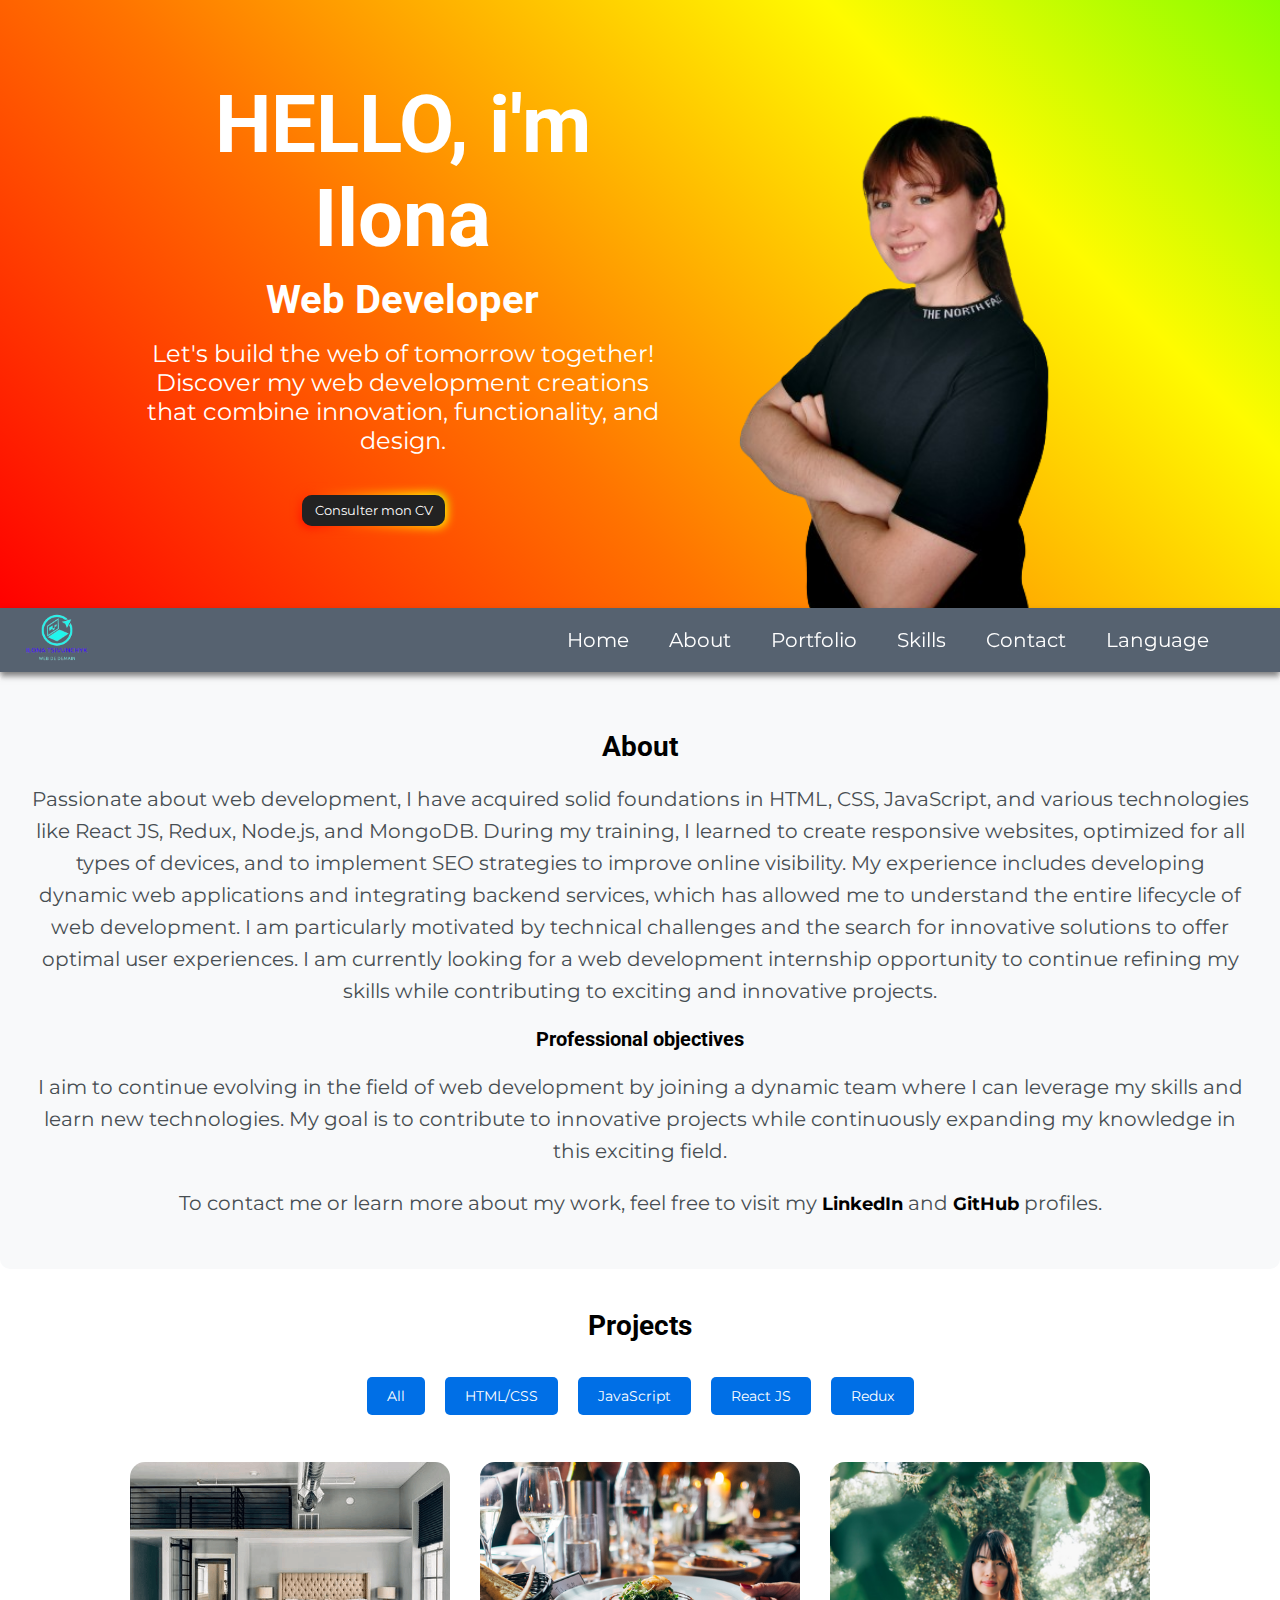
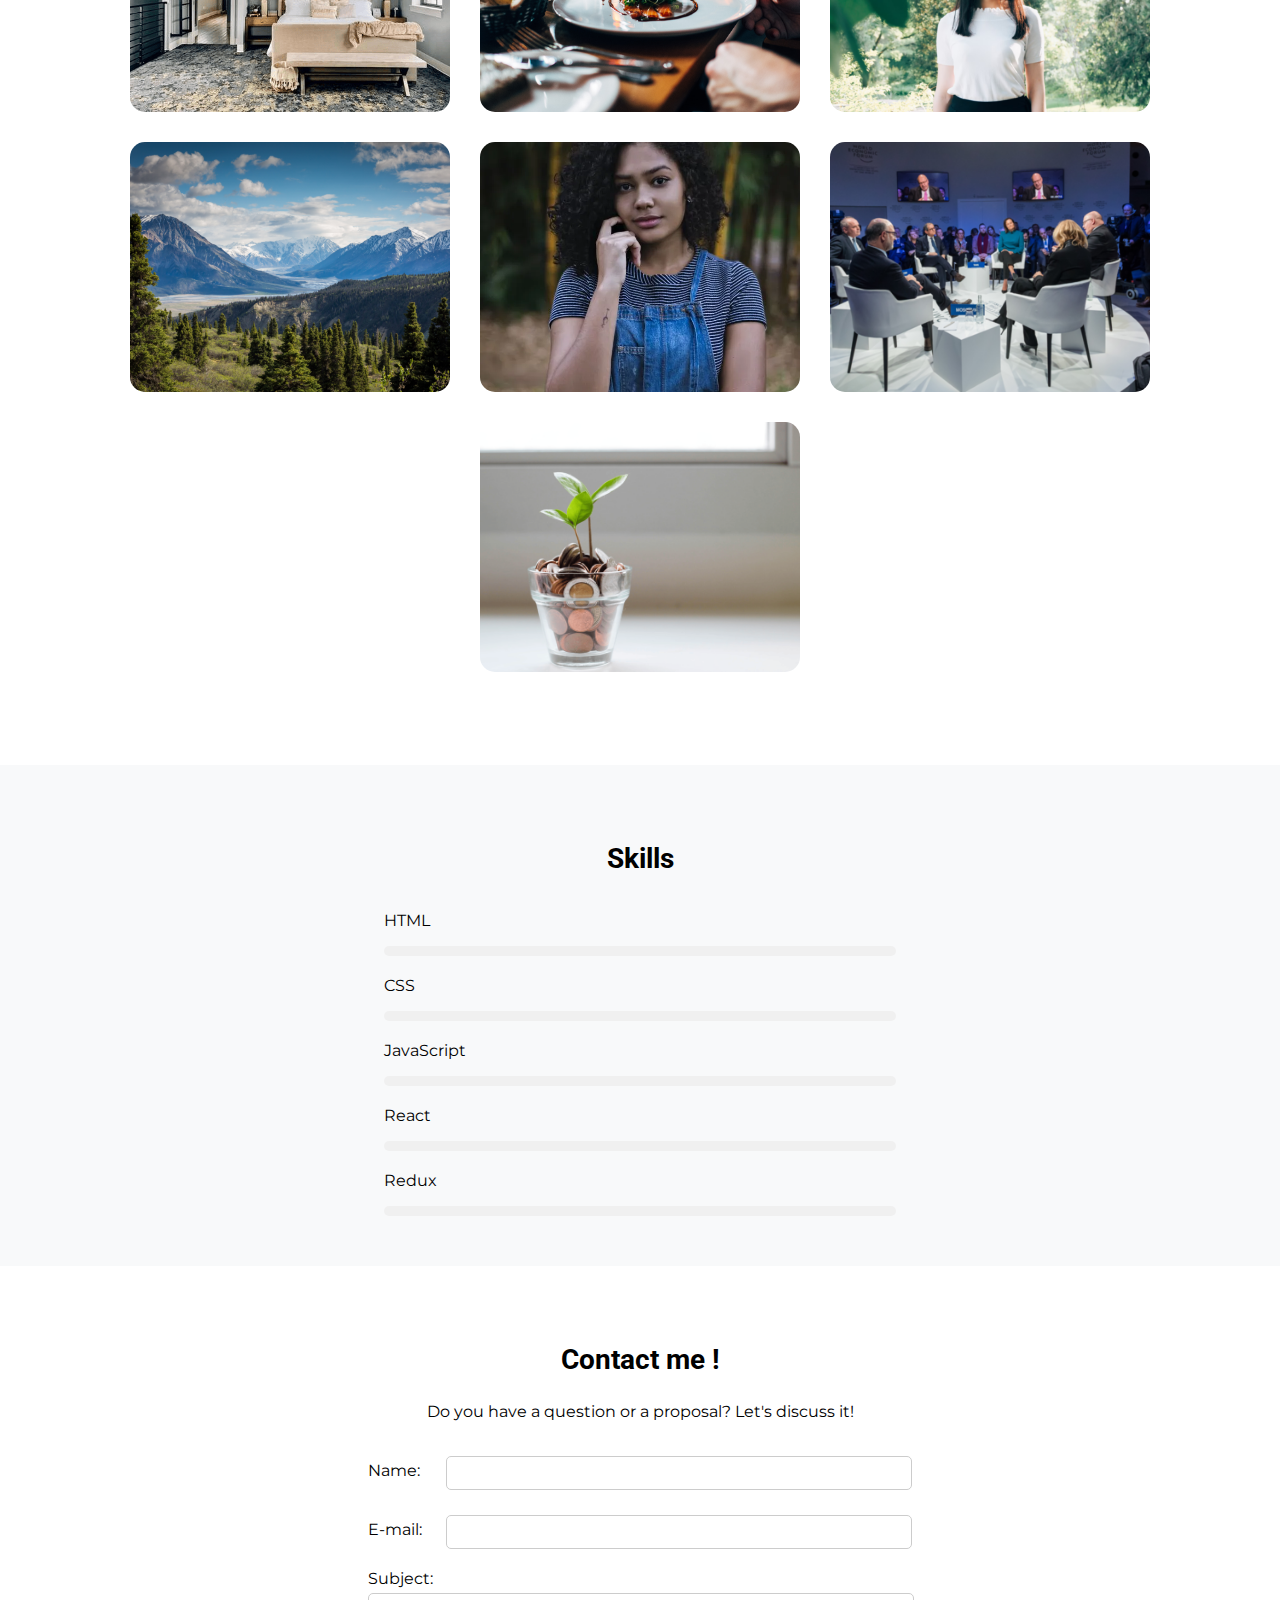
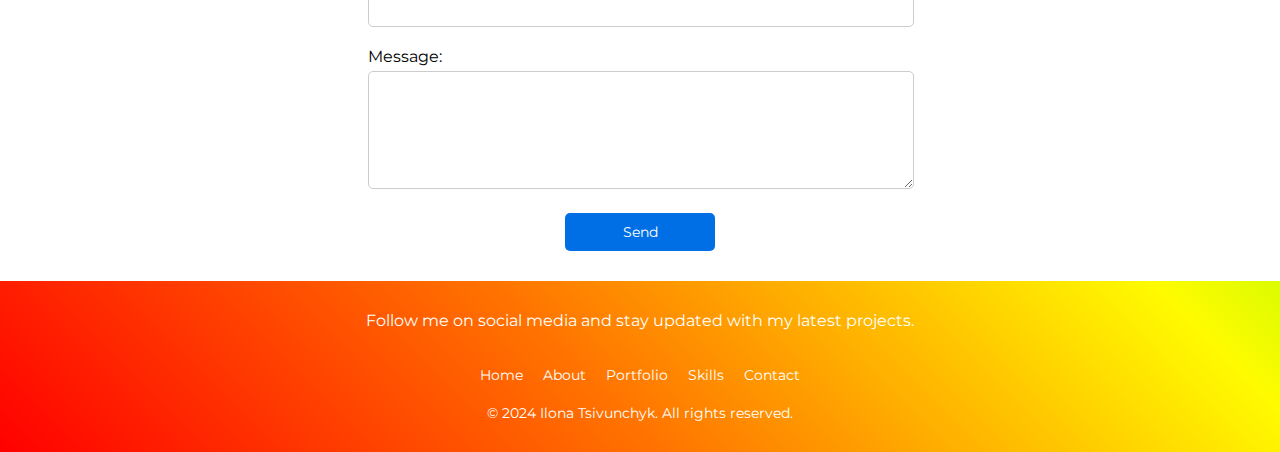
==== index-en.html @ 29382f7e "modifs" ====
<!DOCTYPE html>
<html lang="en">
  <head>
    <meta charset="UTF-8" />
    <meta name="viewport" content="width=device-width, initial-scale=1.0" />
    <title>Ilona Tsivunchyk's Portfolio - Web Developer based in Paris</title>
    <link rel="preconnect" href="https://fonts.googleapis.com">
    <link rel="preconnect" href="https://fonts.gstatic.com" crossorigin>
    <link href="https://fonts.googleapis.com/css2?family=Montserrat:ital,wght@0,100..900;1,100..900&display=swap" rel="stylesheet">
    <link href="https://fonts.googleapis.com/css2?family=Playfair+Display:ital,wght@0,400..900;1,400..900&display=swap" rel="stylesheet">
    <link href="https://fonts.googleapis.com/css2?family=Roboto:ital,wght@0,100;0,300;0,400;0,500;0,700;0,900;1,100;1,300;1,400;1,500;1,700;1,900&display=swap" rel="stylesheet">

    <link
      rel="stylesheet"
      href="https://cdnjs.cloudflare.com/ajax/libs/font-awesome/6.5.1/css/all.min.css"
      integrity="sha512-DTOQO9RWCH3ppGqcWaEA1BIZOC6xxalwEsw9c2QQeAIftl+Vegovlnee1c9QX4TctnWMn13TZye+giMm8e2LwA=="
      crossorigin="anonymous"
      referrerpolicy="no-referrer"
    />
    <link rel="icon" href="./assets/images/favicon1.png" type="icon/png">
    <link rel="stylesheet" href="./assets/sass/style.css" />
  </head>
  <body>
    
    <header id="banner">
        <div class="left">
            <div class="apropos-text">
                <h1>HELLO, i'm Ilona</h1>
                <h2>Web Developer</h2>
                <p>Let's build the web of tomorrow together! <br> 
                Discover my web development creations <br>
                that combine innovation, functionality, and design.</p>
            </div>
            <div class="social-links">
                <a href="./assets/documents/Ilona_Tsivunchyk_CV.pdf" target="_blank" class="button" aria-label="Consulter mon CV">
                    Consulter mon CV
                </a>
                <a href="https://www.linkedin.com/in/ilona-tsivunchyk-7a1173115/" target="_blank"> <i class="fa-brands fa-linkedin"></i></a>
                <a href="https://github.com/IlonaTG" target="_blank"><i class="fa-brands fa-github"></i></a>
            </div>
        </div>
        <div class="right">
            <div class="photo-dev">
                <img src="./assets/images/photo-dev.png" alt="Ilona Tsivunchyk's Photo">
            </div>
        </div>
    </header>
    <nav class="top-header">
		<img src="./assets/images/logo.png" alt="Logo Ilona Tsivunchyk">
		<div class="nav">
            <span class="menu-toggle">&#9776;</span>   
			<ul>
                <li><a href="#acceuil">Home</a></li>
				<li><a href="#apropos">About</a></li>
				<li><a href="#portfolio">Portfolio</a></li>
				<li><a href="#competences">Skills</a></li>
				<li><a href="#contact" class="open-contact-modal" >Contact</a></li>
                <li class="dropdown">
                    <a href="#" class="dropbtn">Language</a>
                    <div class="dropdown-content">
                        <a href="./index-fr.html">Français</a>
                        <a href="./index-en.html">English</a>
                    </div>
                </li>
			</ul>
		</div>
	</nav>
    <main>
        <section id="apropos">
            <h3>About</h3>
            <p>Passionate about web development, I have acquired solid foundations in HTML, CSS, JavaScript, and various technologies like React JS, Redux, Node.js, and MongoDB. During my training, I learned to create responsive websites, optimized for all types of devices, and to implement SEO strategies to improve online visibility. My experience includes developing dynamic web applications and integrating backend services, which has allowed me to understand the entire lifecycle of web development. I am particularly motivated by technical challenges and the search for innovative solutions to offer optimal user experiences. I am currently looking for a web development internship opportunity to continue refining my skills while contributing to exciting and innovative projects.</p>
            <span>Professional objectives</span>
            <p>I aim to continue evolving in the field of web development by joining a dynamic team where I can leverage my skills and learn new technologies. My goal is to contribute to innovative projects while continuously expanding my knowledge in this exciting field.</p>
            <p>To contact me or learn more about my work, feel free to visit my <a href="https://www.linkedin.com/in/ilona-tsivunchyk-7a1173115/" target="_blank">LinkedIn</a> and <a href="https://github.com/IlonaTG" target="_blank">GitHub</a> profiles.</p>
          </section>
        <section id="portfolio">
			<h4>Projects</h4>
            <div class="filters">
                <button class="filter-btn" data-filter="all">All</button>
                <button class="filter-btn" data-filter="html-css">HTML/CSS</button>
                <button class="filter-btn" data-filter="js">JavaScript</button>
                <button class="filter-btn" data-filter="react">React JS</button>
                <button class="filter-btn" data-filter="redux">Redux</button>
            </div>
		    <div class="projects-container">
            </div>
	    </section>
        <section id="competences">
            <h5>Skills</h5>
            <div id="skillsContainer"></div>
        </section>        
        <section id="contact">
            <h5>Contact me !</h5>
            <p>Do you have a question or a proposal? Let's discuss it!</p>
            <form action="#" method="post" class="contact-form">
                <div class="form-group">
                    <label for="name">Name:</label>
                    <input type="text" name="name" id="name" required>
                </div>
                <div class="form-group">
                    <label for="email">E-mail:</label>
                    <input type="email" name="email" id="email" required>
                </div>
                <div class="form-group">
                    <label for="sujet">Subject:</label>
                    <input type="text" name="sujet" id="sujet" required>
                </div>
                <div class="form-group">
                    <label for="message">Message:</label>
                    <textarea name="message" id="message" cols="30" rows="10" required></textarea>
                </div>
                <input type="submit" value="Send" onclick="sendEmail()">
            </form>
        </section>
    </main>
    <div id="contactIcon" class="contact-icon">
        <i class="fas fa-envelope"></i>
    </div>
    <div id="contactModal" class="contact-modal">
        <div class="contact-modal-content">
            <span class="close" onclick="toggleContactModal()">&times;</span>
            <section id="contactMobile">
                <h5>Contact me !</h5>
                <p>Do you have a question or a proposal? Let's discuss it!</p>
                <form action="#" method="post" class="contact-form">
                    <div class="form-group">
                        <label for="name">Name:</label>
                        <input type="text" name="name" required>
                    </div>
                    <div class="form-group">
                        <label for="email">E-mail:</label>
                        <input type="email" name="email" required>
                    </div>
                    <div class="form-group">
                        <label for="sujet">Subject:</label>
                        <input type="text" name="sujet" required>
                    </div>
                    <div class="form-group">
                        <label for="message">Message:</label>
                        <textarea name="message" cols="30" rows="10" required></textarea>
                    </div>
                    <input type="submit" value="Send" onclick="sendEmail()">
                </form>
            </section>
        </div>
    </div>
    <footer>
        <div class="footer-content">
            <p>Follow me on social media and stay updated with my latest projects.</p>
            <ul class="socials">
                <li><a href="https://www.linkedin.com/in/ilona-tsivunchyk-7a1173115/" target="_blank"><i class="fa-brands fa-linkedin"></i></a></li>
                <li><a href="https://github.com/IlonaTG" target="_blank"><i class="fa-brands fa-github"></i></a></li>
            </ul>
            <div class="links">
                <a href="#acceuil">Home</a>
				<a href="#apropos">About</a>
				<a href="#portfolio">Portfolio</a>
				<a href="#competences">Skills</a>
				<a href="#contact">Contact</a>
            </div>
        </div>
        <div class="footer-bottom">
            <p>&copy; 2024 Ilona Tsivunchyk. All rights reserved.</p>
        </div>
    </footer>
    <script src="./script.js"></script>
    <script>
        var currentLanguage = 'en';
    </script>
    
  </body>
</html>
---- assets/sass/style.css ----
body {
  max-width: 1920px;
  margin: 0%;
}

* {
  font-family: "Montserrat", sans-serif;
  font-style: normal;
}

h1, h2, h3, h4, h5, span {
  font-family: "Roboto", sans-serif;
}

.top-header {
  display: flex;
  justify-content: space-between;
  align-items: center;
  position: sticky;
  top: 0;
  background: transparent;
  -webkit-backdrop-filter: blur(10px);
          backdrop-filter: blur(10px);
  margin: 0%;
  height: 4rem;
  background-color: #566270;
  width: 100%;
  z-index: 99999999999;
  box-shadow: 0px 4px 6px rgba(0, 0, 0, 0.5);
}
.top-header img {
  width: 4rem;
  height: 4rem;
  margin-left: 25px;
}
.top-header .nav {
  margin: 0%;
}
.top-header .nav ul {
  display: flex;
  justify-content: center;
  align-content: center;
  list-style-type: none;
  font-size: 20px;
  margin: 0 4vw 0 0;
}
.top-header .nav ul li {
  padding-inline: 20px;
  position: relative;
}
.top-header .nav ul li a {
  text-decoration: none;
  color: #ffffff;
}
.top-header .nav ul li a::before {
  content: "";
  position: absolute;
  bottom: -3px;
  left: 0;
  height: 3px;
  width: 100%;
  border-radius: 25px;
  transform: scaleX(0);
  background: cyan;
  transform-origin: right;
  transition: transform 0.3s ease;
}
.top-header .nav ul li a:hover::before {
  transform: scaleX(1);
  transform-origin: left;
  width: 100%;
}
.top-header .nav ul li .dropdown {
  float: right;
}
.top-header .nav ul li .dropdown-content {
  display: none;
  position: absolute;
  top: 100%;
  right: 0;
  background-color: #f9f9f9;
  min-width: 130px;
  box-shadow: 0px 8px 16px 0px rgba(0, 0, 0, 0.2);
  z-index: 1;
}
.top-header .nav ul li .dropdown-content a {
  color: black;
  padding: 12px 16px;
  text-decoration: none;
  display: block;
  opacity: 0.7;
}
.top-header .nav ul li .dropdown-content a:hover {
  background-color: #f1f1f1;
  opacity: 1;
}
.top-header .nav ul li .dropdown-content a::before {
  visibility: hidden;
}
.top-header .nav ul li:hover .dropdown-content {
  display: block;
}

@media (max-width: 768px) {
  .top-header {
    display: block;
  }
  .top-header .nav ul {
    display: none;
    flex-direction: column;
    position: fixed;
    top: 63px;
    right: 0;
    width: 150px;
    background-color: #566270;
    padding-left: 0px;
    margin: 0;
  }
  .top-header .nav ul li {
    padding-inline: 0;
  }
  .top-header .nav ul li a {
    padding: 15px 25px;
    display: block;
  }
  .top-header .nav .menu-toggle {
    display: block;
    position: absolute;
    top: 15px;
    right: 15px;
    cursor: pointer;
    color: #ffffff;
    font-size: 30px;
  }
}
@media (min-width: 769px) {
  .top-header .nav ul {
    display: flex !important;
  }
  .top-header .nav .menu-toggle {
    display: none;
  }
}
@keyframes gradient {
  0% {
    background-position: 0% 50%;
  }
  50% {
    background-position: 100% 50%;
  }
  100% {
    background-position: 0% 50%;
  }
}
body {
  font-family: Arial, sans-serif;
  margin: 0;
  padding: 0;
  box-sizing: border-box;
}

footer {
  background: linear-gradient(45deg, #ff0000, #ff7300, #fffb00, #48ff00, #00ffd5, #002bff, #7a00ff, #ff00c8, #ff0000);
  color: white;
  text-align: center;
  padding: 30px 0;
  position: relative;
  background-size: 400%;
  animation: gradient 15s ease infinite;
}
footer .footer-content {
  margin-bottom: 20px;
}
footer .footer-content p {
  margin: 0 10px 0 10px;
  font-size: 16px;
}
footer .footer-content .socials {
  list-style: none;
  padding: 0;
  display: flex;
  justify-content: center;
}
footer .footer-content .socials li {
  margin: 0 10px;
}
footer .footer-content .socials li a {
  text-decoration: none;
  color: white;
  font-size: 1.2em;
  position: relative;
  transition: transform 0.3s;
}
footer .footer-content .socials li a:before {
  content: "";
  position: absolute;
  top: 50%;
  left: 50%;
  width: 0;
  height: 0;
  border-radius: 50%;
  background: rgba(255, 255, 255, 0.5);
  transition: width 0.3s, height 0.3s, top 0.3s, left 0.3s;
}
footer .footer-content .socials li a:hover {
  transform: translateY(-10px);
}
footer .footer-content .socials li a:hover:before {
  width: 120%;
  height: 120%;
  top: -10%;
  left: -10%;
}
footer .footer-content .links {
  margin: 20px 10px 0 10px;
  display: flex;
  justify-content: center;
  flex-wrap: wrap;
}
footer .footer-content .links a {
  color: white;
  text-decoration: none;
  font-size: 14px;
  margin: 0 5px;
  transition: color 0.3s ease;
}
footer .footer-content .links a:hover {
  color: #f8f9fa;
}
footer .footer-content .links a:not(:last-child) {
  margin-right: 15px;
}
footer .footer-bottom {
  margin-top: 20px;
}
footer .footer-bottom p {
  margin: 0;
  font-size: 14px;
}

#competences {
  background-color: #f8f9fa;
  padding: 30px;
  display: flex;
  flex-direction: column;
  justify-content: center;
  align-items: center;
}
#competences h5 {
  color: black;
  font-size: 28px;
  font-weight: bold;
  margin-bottom: 20px;
}
#competences .skill {
  margin-bottom: 20px;
}
#competences .skill .progress {
  background-color: #f0f0f0;
  height: 10px;
  width: 40vw;
  border-radius: 10px;
  overflow: hidden;
}
#competences .skill .progress .progress-bar {
  height: 100%;
  width: 0;
  background: linear-gradient(to left, #833ab4 0%, #fd1d1d 50%, #fcb045 100%);
  transition: width 3s linear;
}
#competences .skill .progress .progress-bar.html {
  width: 90%;
}
#competences .skill .progress .progress-bar.css {
  width: 80%;
}
#competences .skill .progress .progress-bar.javascript {
  width: 70%;
}
#competences .skill .progress .progress-bar.react {
  width: 70%;
}
#competences .skill .progress .progress-bar.redux {
  width: 60%;
}

@keyframes processbar-fill {
  0% {
    width: 0;
  }
  100% {
    width: var(--percentage);
  }
}
#portfolio {
  padding: 30px;
}
#portfolio h4 {
  color: black;
  font-size: 28px;
  font-weight: bold;
  text-align: center;
  margin: 10px 0 20px 0;
}
#portfolio .filters {
  display: flex;
  flex-wrap: wrap;
  justify-content: center;
  align-items: center;
  margin: 0rem 0 2rem 0;
}
#portfolio .filters .filter-btn {
  padding: 10px 20px;
  margin: 15px 10px 0 10px;
  border: none;
  border-radius: 5px;
  background-color: #006FE6;
  color: white;
  font-size: 14px;
  cursor: pointer;
  transition: background-color 0.3s ease;
}
#portfolio .filters .filter-btn:hover {
  background-color: #0056b3;
}
#portfolio .projects-container {
  display: flex;
  flex-wrap: wrap;
  justify-content: center;
  align-items: center;
  margin-bottom: 3rem;
}
#portfolio .projects-container .project {
  margin: 15px;
  position: relative;
}
#portfolio .projects-container .project .image-container {
  position: relative;
  overflow: hidden;
  width: 25vw;
  height: 250px;
  border-radius: 15px;
}
@media (max-width: 759px) {
  #portfolio .projects-container .project .image-container {
    width: 40vw;
  }
}
@media (max-width: 600px) {
  #portfolio .projects-container .project .image-container {
    width: 20rem;
  }
}
#portfolio .projects-container .project .image-container img {
  width: 100%;
  height: 100%;
  display: block;
  -o-object-fit: cover;
     object-fit: cover;
  -o-object-position: top center;
     object-position: top center;
}
#portfolio .projects-container .overlay {
  position: absolute;
  bottom: 0;
  left: 0;
  width: 100%;
  height: 100%;
  background: linear-gradient(rgb(10, 50, 230), rgba(6, 77, 192, 0));
  color: #fff;
  display: flex;
  flex-direction: column;
  justify-content: center;
  align-items: center;
  opacity: 0;
  transition: opacity 0.3s ease;
}
#portfolio .projects-container .overlay:hover {
  opacity: 1;
}
#portfolio .projects-container .overlay h1, #portfolio .projects-container .overlay p, #portfolio .projects-container .overlay a {
  margin: 0;
  padding: 10px;
  text-align: center;
}
#portfolio .projects-container .overlay a {
  color: #fff;
  text-decoration: none;
  background-color: #006FE6;
  padding: 8px 16px;
  border-radius: 5px;
  transition: background-color 0.3s ease;
}
#portfolio .projects-container .overlay a:hover {
  background-color: #0056b3;
}

header {
  display: flex;
  justify-content: center;
  align-items: center;
  background: linear-gradient(45deg, #ff0000, #ff7300, #fffb00, #48ff00, #00ffd5, #002bff, #7a00ff, #ff00c8, #ff0000);
  color: white;
  text-align: center;
  position: relative;
  height: 38rem;
  background-size: 400%;
  animation: gradient 15s ease infinite;
  width: 100%;
}
header .left {
  width: 44vw;
}
@media (max-width: 768px) {
  header .left {
    width: 25rem;
  }
}
header .left .apropos-text {
  display: flex;
  flex-direction: column;
}
header .left .apropos-text h1 {
  margin: 0;
  padding-bottom: 10px;
  font-size: 5em;
}
@media (max-width: 768px) {
  header .left .apropos-text h1 {
    font-size: 4em;
  }
}
header .left .apropos-text h2 {
  margin: 0;
  font-size: 2.5em;
}
@media (max-width: 768px) {
  header .left .apropos-text h2 {
    font-size: 2em;
  }
}
header .left .apropos-text p {
  margin: 1rem 0 1rem 0;
  padding-bottom: 20px;
  font-size: 1.5em;
  font-family: "Montserrat", sans-serif;
}
@media (max-width: 768px) {
  header .left .apropos-text p {
    font-size: 1em;
  }
}
header .left .social-links {
  display: flex;
  flex-wrap: wrap;
  justify-content: center;
  align-items: center;
}
header .left .social-links .button {
  padding: 0.6em 1em;
  border: none;
  outline: none;
  color: rgb(255, 255, 255);
  background: #111;
  cursor: pointer;
  position: relative;
  z-index: 0;
  border-radius: 10px;
  -moz-user-select: none;
       user-select: none;
  -webkit-user-select: none;
  touch-action: manipulation;
  margin-right: 20px;
  font-size: 0.8em;
  text-decoration: none;
}
header .left .social-links .button:before {
  content: "";
  background: linear-gradient(45deg, #ff0000, #ff7300, #fffb00, #48ff00, #00ffd5, #002bff, #7a00ff, #ff00c8, #ff0000);
  position: absolute;
  top: -2px;
  left: -2px;
  background-size: 400%;
  z-index: -1;
  filter: blur(5px);
  -webkit-filter: blur(5px);
  width: calc(100% + 4px);
  height: calc(100% + 4px);
  animation: glowing-button 20s linear infinite;
  transition: opacity 0.3s ease-in-out;
  border-radius: 10px;
}
header .left .social-links .button:after {
  z-index: -1;
  content: "";
  position: absolute;
  width: 100%;
  height: 100%;
  background: #222;
  left: 0;
  top: 0;
  border-radius: 10px;
}
header .left .social-links i {
  margin-right: 1.5vw;
  color: white;
  font-size: 2em;
}
header .left .social-links i .fa-brands {
  display: flex;
}
header .right {
  margin-top: 0%;
}
@media (max-width: 668px) {
  header .right {
    display: none;
  }
}
header .right .photo-dev {
  height: 39.5rem;
  perspective: 1000px;
}
header .right .photo-dev img {
  width: 100%;
  height: 100%;
  border-radius: 10px;
  transition: transform 0.5s ease;
  overflow: hidden;
}
header .right .photo-dev img:hover {
  transform: rotateY(15deg) rotateX(15deg);
  box-shadow: 0px 0px 20px rgba(0, 0, 0, 0.4);
}

@keyframes glowing-button {
  0% {
    background-position: 0 0;
  }
  50% {
    background-position: 400% 0;
  }
  100% {
    background-position: 0 0;
  }
}
#apropos {
  background-color: #f8f9fa;
  padding: 30px;
  border-radius: 10px;
  text-align: center;
}
#apropos h3 {
  color: black;
  font-size: 28px;
  font-weight: bold;
  margin-bottom: 20px;
}
#apropos p {
  color: #474E52;
  font-size: 20px;
  line-height: 1.6;
  margin-bottom: 20px;
}
#apropos span {
  display: block;
  color: black;
  font-size: 20px;
  font-weight: bold;
  margin-bottom: 10px;
}
#apropos a {
  color: black;
  text-decoration: none;
  font-size: 18px;
  font-weight: bold;
  transition: color 0.3s ease;
}
#apropos a:hover {
  color: #006FE6;
}

#contact {
  display: flex;
  flex-direction: column;
  justify-content: center;
  align-items: center;
  padding: 30px;
}
@media (max-width: 450px) {
  #contact {
    display: none;
  }
}
#contact h5 {
  color: black;
  font-size: 28px;
  font-weight: bold;
  margin-bottom: 10px;
}
#contact p {
  font-size: 16px;
  text-align: center;
  margin-bottom: 30px;
}
#contact .contact-form {
  display: flex;
  flex-direction: column;
  justify-content: center;
  align-items: center;
  width: 500px;
}
#contact .contact-form .form-group {
  margin-bottom: 20px;
  width: 34rem;
}
@media (max-width: 1270px) {
  #contact .contact-form .form-group {
    display: flex;
    flex-direction: column;
    justify-content: center;
    align-items: flex-start;
    margin-left: 8rem;
  }
}
#contact .contact-form .form-group:first-of-type, #contact .contact-form .form-group:nth-of-type(2) {
  display: flex;
  justify-content: space-between;
  align-items: center;
  margin-bottom: 20px;
}
@media (max-width: 1270px) {
  #contact .contact-form .form-group:first-of-type, #contact .contact-form .form-group:nth-of-type(2) {
    flex-direction: column;
    align-items: flex-start;
  }
}
#contact .contact-form .form-group:first-of-type label, #contact .contact-form .form-group:nth-of-type(2) label {
  margin-right: 8px;
}
#contact .contact-form .form-group:first-of-type input[type=text],
#contact .contact-form .form-group:first-of-type input[type=email], #contact .contact-form .form-group:nth-of-type(2) input[type=text],
#contact .contact-form .form-group:nth-of-type(2) input[type=email] {
  width: 28rem;
}
@media (max-width: 1270px) {
  #contact .contact-form .form-group:first-of-type input[type=text],
  #contact .contact-form .form-group:first-of-type input[type=email], #contact .contact-form .form-group:nth-of-type(2) input[type=text],
  #contact .contact-form .form-group:nth-of-type(2) input[type=email] {
    width: 25rem;
  }
}
#contact .contact-form .form-group input[type=text],
#contact .contact-form .form-group input[type=email],
#contact .contact-form .form-group textarea {
  width: 33rem;
  padding: 8px;
  margin: 5px 0 0 0;
  border: 1px solid #ccc;
  border-radius: 5px;
}
@media (max-width: 1270px) {
  #contact .contact-form .form-group input[type=text],
  #contact .contact-form .form-group input[type=email],
  #contact .contact-form .form-group textarea {
    width: 25rem;
  }
}
#contact .contact-form .form-group textarea {
  height: 100px;
}
#contact .contact-form input[type=submit] {
  width: 30%;
  padding: 10px;
  background-color: #006FE6;
  color: #fff;
  border: none;
  border-radius: 5px;
  cursor: pointer;
  font-size: 14px;
}
#contact .contact-form input[type=submit]:hover {
  background-color: #0056b3;
}

#contactIcon {
  display: none;
}

#contact {
  display: flex;
}

#contactMobile {
  display: none;
}

@media (max-width: 450px) {
  #contactIcon {
    display: block;
    position: fixed;
    bottom: 100px;
    right: 10px;
    background-color: #006FE6;
    color: #fff;
    padding: 10px;
    border-radius: 50%;
    cursor: pointer;
    z-index: 1000;
    font-size: 2em;
  }
  #contact {
    display: none;
  }
  #contactMobile {
    display: flex;
    flex-direction: column;
    justify-content: center;
    align-items: center;
  }
  #contactMobile h5 {
    color: black;
    font-size: 28px;
    font-weight: bold;
    margin-bottom: 10px;
  }
  #contactMobile p {
    font-size: 16px;
    text-align: center;
    margin-bottom: 30px;
  }
  #contactMobile .contact-form {
    display: flex;
    flex-direction: column;
    justify-content: center;
    align-items: center;
    width: 200px;
  }
  #contactMobile .contact-form .form-group {
    margin-bottom: 20px;
    width: 20rem;
  }
  #contactMobile .contact-form .form-group:first-of-type, #contactMobile .contact-form .form-group:nth-of-type(2) {
    display: flex;
    justify-content: space-between;
    align-items: center;
    margin-bottom: 20px;
  }
  #contactMobile .contact-form .form-group:first-of-type label, #contactMobile .contact-form .form-group:nth-of-type(2) label {
    margin-right: 8px;
  }
  #contactMobile .contact-form .form-group:first-of-type input[type=text],
  #contactMobile .contact-form .form-group:first-of-type input[type=email], #contactMobile .contact-form .form-group:nth-of-type(2) input[type=text],
  #contactMobile .contact-form .form-group:nth-of-type(2) input[type=email] {
    width: 15rem;
  }
  #contactMobile .contact-form .form-group input[type=text],
  #contactMobile .contact-form .form-group input[type=email],
  #contactMobile .contact-form .form-group textarea {
    width: 15rem;
    padding: 8px;
    margin: 5px 0 0 0;
    border: 1px solid #ccc;
    border-radius: 5px;
  }
  #contactMobile .contact-form .form-group textarea {
    height: 100px;
    width: 19rem;
  }
  #contactMobile .contact-form input[type=submit] {
    width: 60%;
    padding: 10px;
    background-color: #006FE6;
    color: #fff;
    border: none;
    border-radius: 5px;
    cursor: pointer;
    font-size: 14px;
  }
  #contactMobile .contact-form input[type=submit]:hover {
    background-color: #0056b3;
  }
}
.contact-modal {
  display: flex;
  justify-content: center;
  align-items: center;
  position: fixed;
  top: 0;
  left: 0;
  width: 100%;
  height: 100%;
  background-color: rgba(0, 0, 0, 0.5);
  visibility: hidden;
  opacity: 0;
  transition: visibility 0.3s, opacity 0.3s;
  z-index: 7777777777;
}
.contact-modal.show {
  visibility: visible;
  opacity: 1;
}
.contact-modal .contact-modal-content {
  background-color: #fff;
  padding: 20px;
  border-radius: 8px;
  width: 90%;
  height: 560px;
  max-width: 500px;
  position: relative;
  bottom: -250px;
}
.contact-modal .close {
  position: absolute;
  top: 10px;
  right: 10px;
  font-size: 24px;
  cursor: pointer;
}/*# sourceMappingURL=style.css.map */
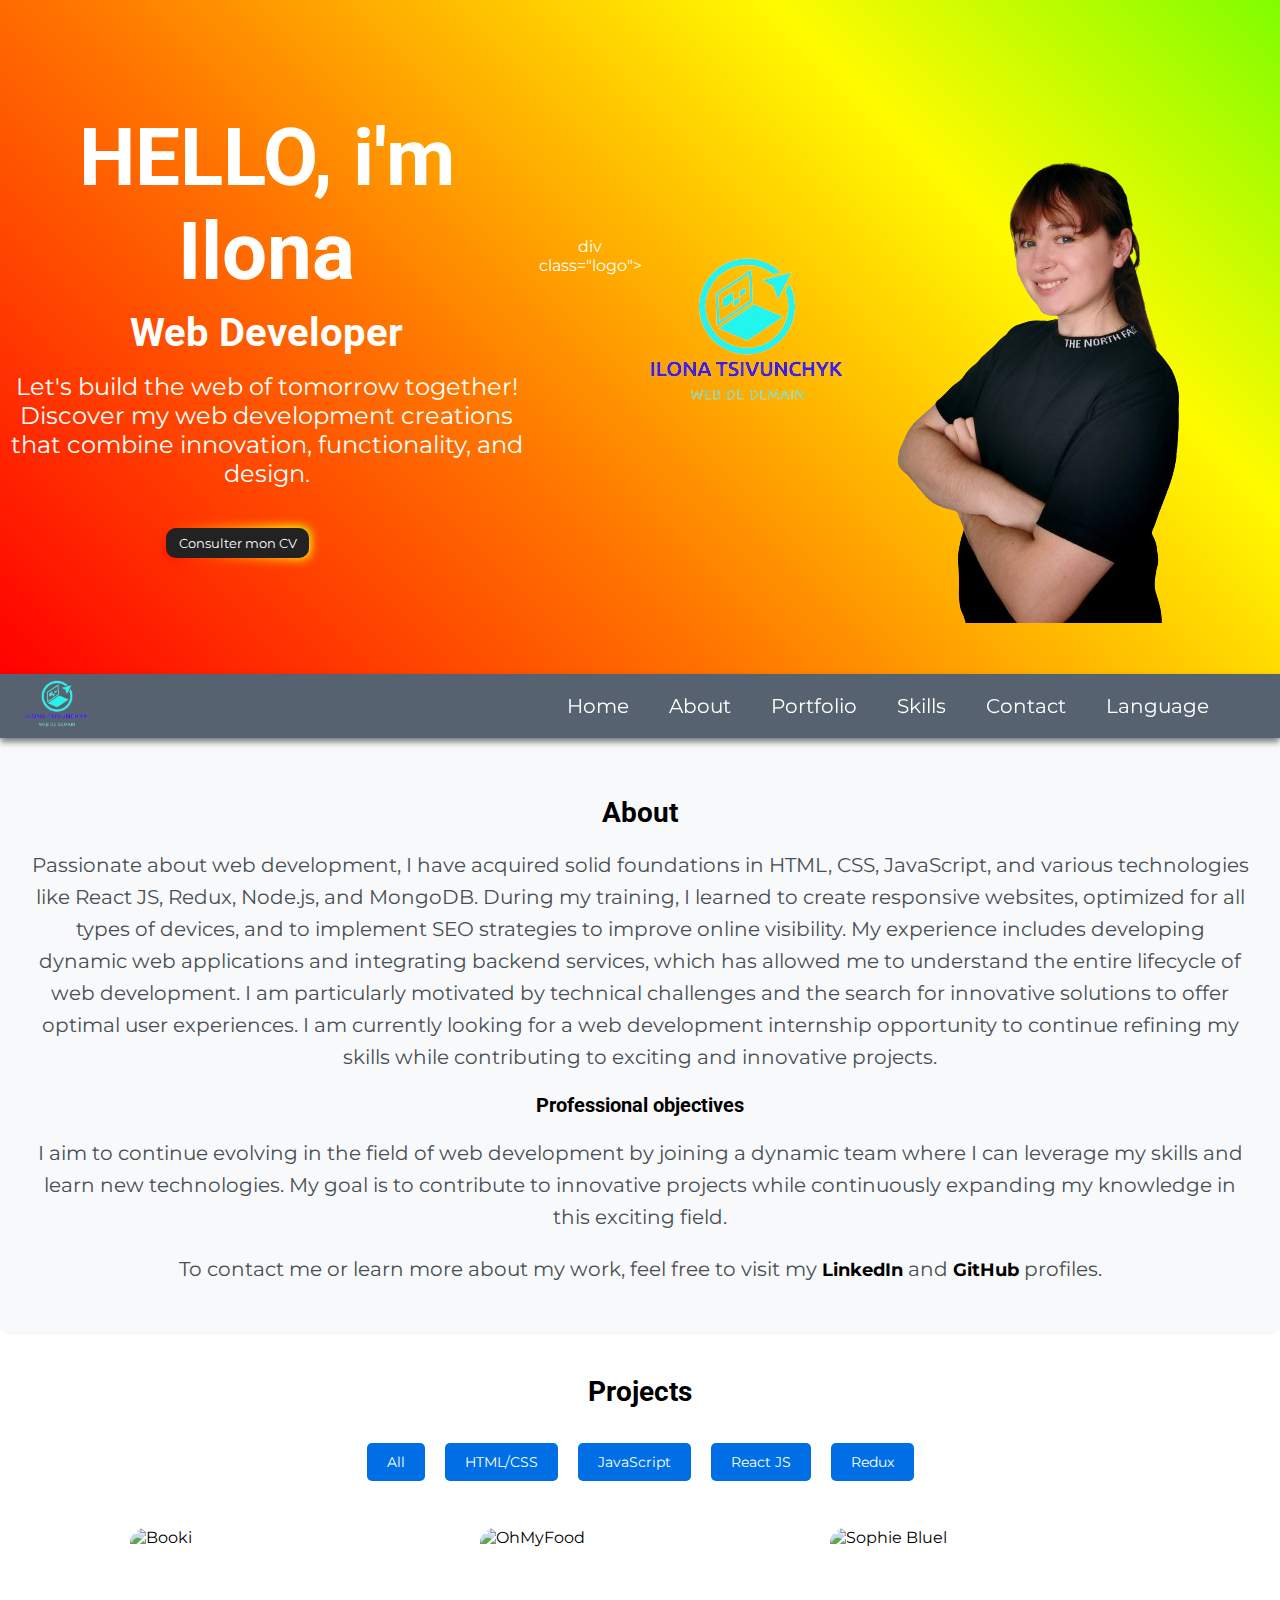
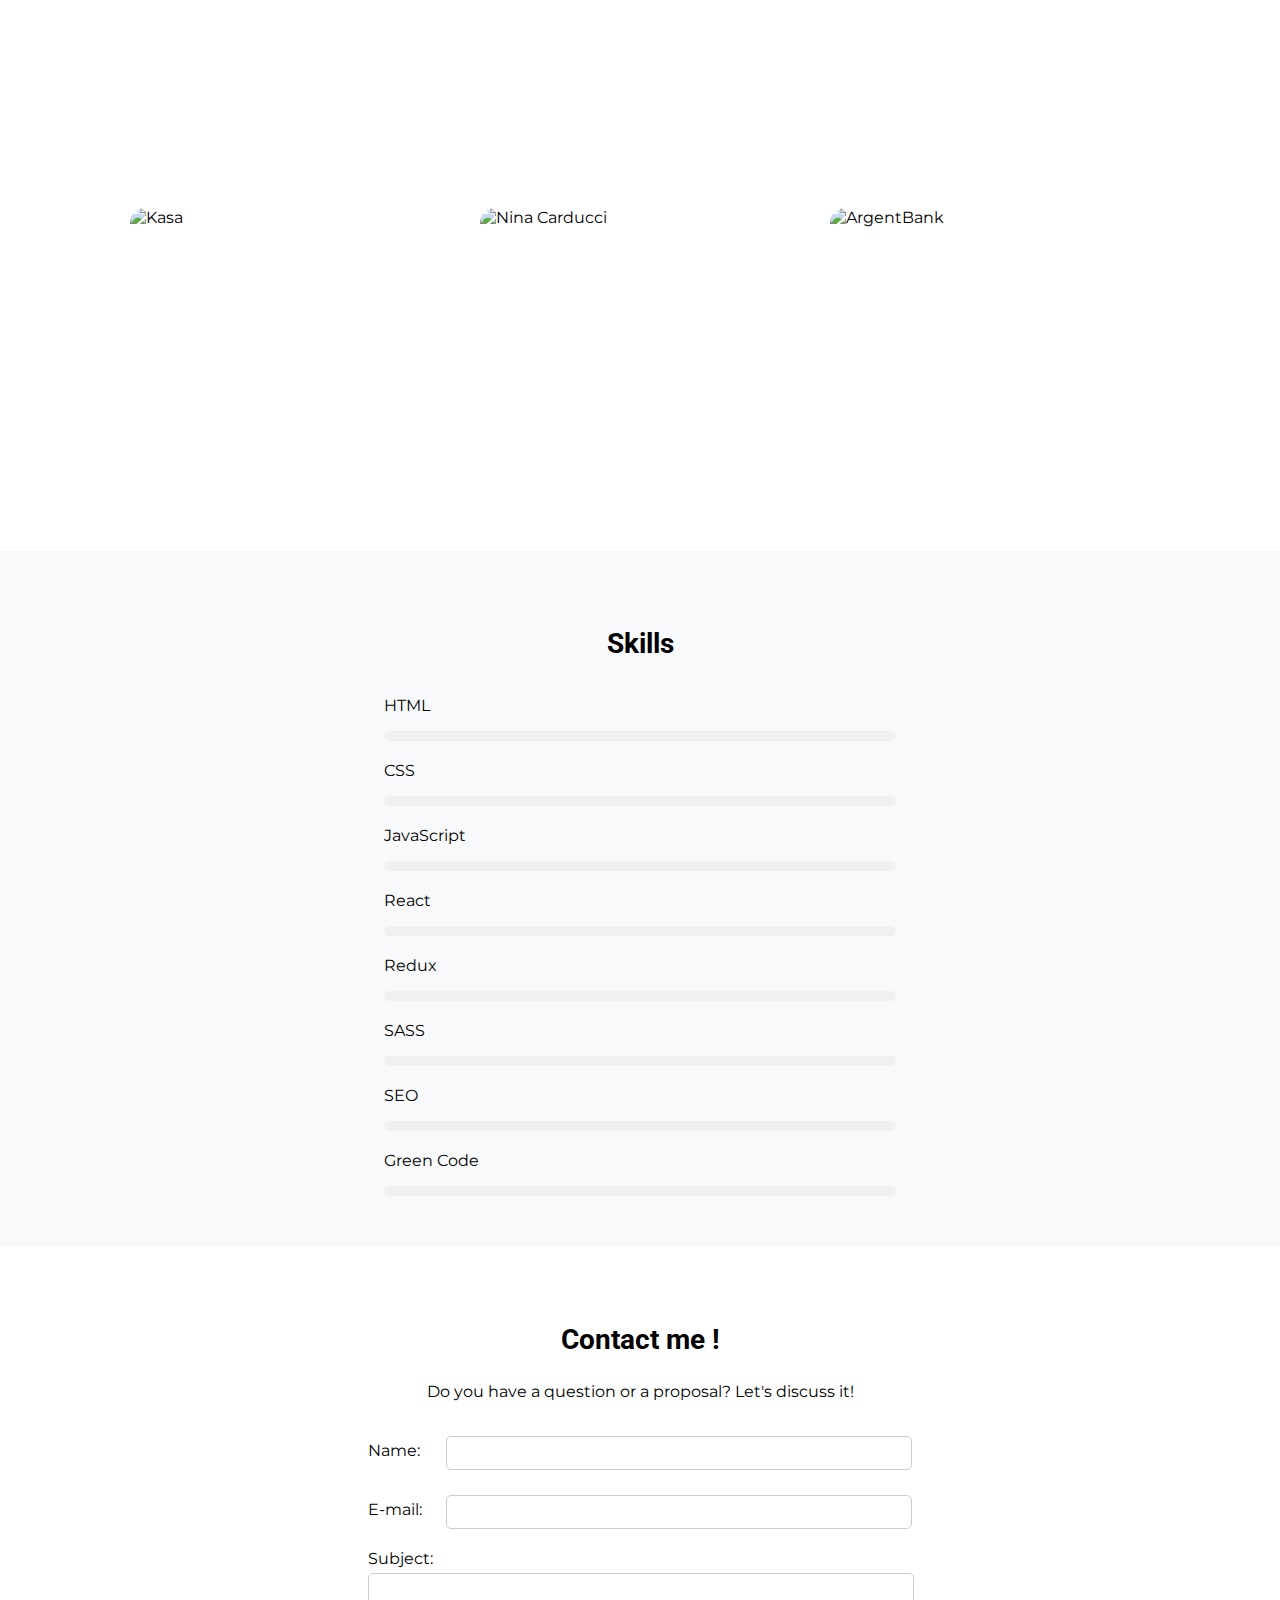
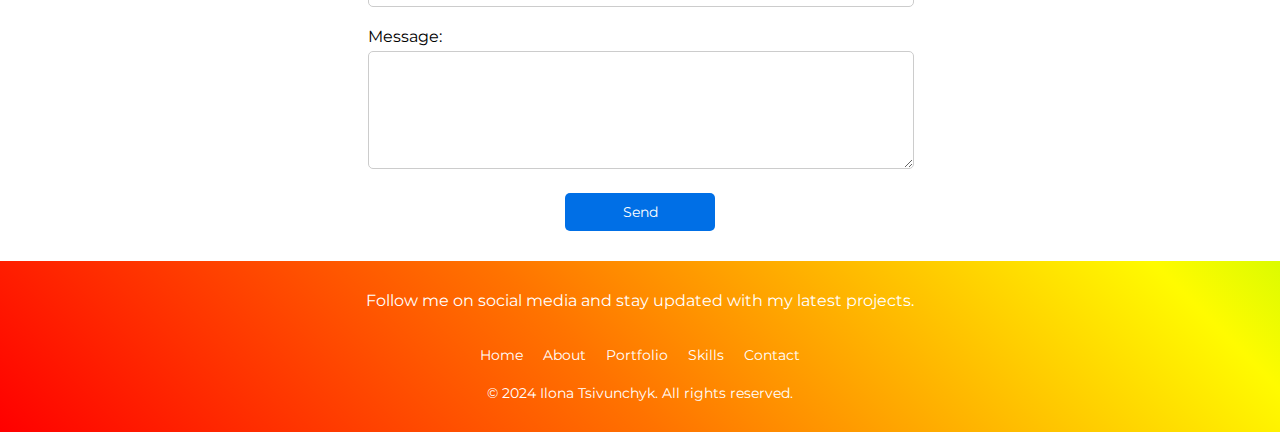
==== commit 575d1104: "ajout de modal en ouverture des cartes" ====
--- a/index-en.html
+++ b/index-en.html
@@ -19,6 +19,18 @@
     />
     <link rel="icon" href="./assets/images/favicon1.png" type="icon/png">
     <link rel="stylesheet" href="./assets/sass/style.css" />
+    <!-- Microdonnées Schema.org pour référencement local -->
+	<script type="application/ld+json">
+		{
+		  "@context": "http://schema.org",
+		  "@type": "LocalBusiness",
+		  "name": "Ilona Tsivunchyk - développeuse web basée à Paris",
+		  "description": "Ilona Tsivunchyk - développeuse qui a acquis des bases solides en HTML, CSS, JavaScript, et diverses technologies comme React JS, Redux, Node.js, et MongoDB. Durant ma formation, j'ai appris à créer des sites web réactifs, optimisés pour tous types d'appareils, et à mettre en œuvre des stratégies de SEO pour améliorer la visibilité en ligne. Mon expérience inclut le développement d'applications web dynamiques et l'intégration de services backend, ce qui m'a permis de comprendre l'ensemble du cycle de vie du développement web. Je suis particulièrement motivée par les défis techniques et la recherche de solutions innovantes pour offrir des expériences utilisateur optimales. Je suis actuellement à la recherche d'une opportunité d'alternance en développement web pour continuer à perfectionner mes compétences tout en contribuant à des projets passionnants et innovants. ",
+		  "image": "./assets/images/photo-dev.png",
+		  "url": "https://ilonatg.github.io/Portfolio-Ilona/",
+		  "telephone": "+33767507988",
+		}
+    </script>
   </head>
   <body>
     
@@ -40,6 +52,9 @@
             </div>
         </div>
         <div class="right">
+            div class="logo">
+                <img src="./assets/images/logo.png" alt="Logo Ilona Tsivunchyk">
+            </div>
             <div class="photo-dev">
                 <img src="./assets/images/photo-dev.png" alt="Ilona Tsivunchyk's Photo">
             </div>
@@ -83,6 +98,17 @@
                 <button class="filter-btn" data-filter="redux">Redux</button>
             </div>
 		    <div class="projects-container">
+                <div id="myModal" class="modal">
+                    <div class="modal-content">
+                        <span class="close">&times;</span>
+                        <img class="modalImage" src="" alt="">
+                        <p class="modalDescription"></p>
+                        <div class="modal-buttons">
+                            <a class="modalLink modal-button" target="_blank"></a>
+                            <a class="modalGithub modal-button" target="_blank">GitHub</a>
+                        </div>
+                    </div>
+                </div>
             </div>
 	    </section>
         <section id="competences">
@@ -95,22 +121,23 @@
             <form action="#" method="post" class="contact-form">
                 <div class="form-group">
                     <label for="name">Name:</label>
-                    <input type="text" name="name" id="name" required>
+                    <input type="text" name="name" id="name">
                 </div>
                 <div class="form-group">
                     <label for="email">E-mail:</label>
-                    <input type="email" name="email" id="email" required>
+                    <input type="email" name="email" id="email">
                 </div>
                 <div class="form-group">
                     <label for="sujet">Subject:</label>
-                    <input type="text" name="sujet" id="sujet" required>
+                    <input type="text" name="sujet" id="sujet">
                 </div>
                 <div class="form-group">
                     <label for="message">Message:</label>
-                    <textarea name="message" id="message" cols="30" rows="10" required></textarea>
+                    <textarea name="message" id="message" cols="30" rows="10"></textarea>
                 </div>
-                <input type="submit" value="Send" onclick="sendEmail()">
+                <input type="submit" value="Send">
             </form>
+            <div id="notification" class="notification"></div>
         </section>
     </main>
     <div id="contactIcon" class="contact-icon">
@@ -139,7 +166,7 @@
                         <label for="message">Message:</label>
                         <textarea name="message" cols="30" rows="10" required></textarea>
                     </div>
-                    <input type="submit" value="Send" onclick="sendEmail()">
+                    <input type="submit" value="Send">
                 </form>
             </section>
         </div>
--- a/assets/sass/style.css
+++ b/assets/sass/style.css
@@ -1,5 +1,5 @@
 body {
-  max-width: 1920px;
+  width: 100%;
   margin: 0%;
 }
 
@@ -329,12 +329,25 @@
   justify-content: center;
   align-items: center;
   margin-bottom: 3rem;
+  cursor: pointer;
 }
 #portfolio .projects-container .project {
   margin: 15px;
   position: relative;
-}
-#portfolio .projects-container .project .image-container {
+  display: inline-block;
+  animation: appearAnimation 3.5s ease forwards;
+}
+@keyframes appearAnimation {
+  from {
+    opacity: 0;
+    transform: translateY(-40px);
+    to {
+      opacity: 1;
+      transform: translateY(0);
+    }
+  }
+}
+#portfolio .projects-container .image-container {
   position: relative;
   overflow: hidden;
   width: 25vw;
@@ -342,16 +355,16 @@
   border-radius: 15px;
 }
 @media (max-width: 759px) {
-  #portfolio .projects-container .project .image-container {
+  #portfolio .projects-container .image-container {
     width: 40vw;
   }
 }
 @media (max-width: 600px) {
-  #portfolio .projects-container .project .image-container {
+  #portfolio .projects-container .image-container {
     width: 20rem;
   }
 }
-#portfolio .projects-container .project .image-container img {
+#portfolio .projects-container .image-container img {
   width: 100%;
   height: 100%;
   display: block;
@@ -360,7 +373,7 @@
   -o-object-position: top center;
      object-position: top center;
 }
-#portfolio .projects-container .overlay {
+#portfolio .overlay {
   position: absolute;
   bottom: 0;
   left: 0;
@@ -375,15 +388,15 @@
   opacity: 0;
   transition: opacity 0.3s ease;
 }
-#portfolio .projects-container .overlay:hover {
+#portfolio .overlay:hover {
   opacity: 1;
 }
-#portfolio .projects-container .overlay h1, #portfolio .projects-container .overlay p, #portfolio .projects-container .overlay a {
+#portfolio .overlay h1, #portfolio .overlay p, #portfolio .overlay a {
   margin: 0;
   padding: 10px;
   text-align: center;
 }
-#portfolio .projects-container .overlay a {
+#portfolio .overlay a {
   color: #fff;
   text-decoration: none;
   background-color: #006FE6;
@@ -391,7 +404,69 @@
   border-radius: 5px;
   transition: background-color 0.3s ease;
 }
-#portfolio .projects-container .overlay a:hover {
+#portfolio .overlay a:hover {
+  background-color: #0056b3;
+}
+
+.modal {
+  display: none;
+  position: fixed;
+  z-index: 1000;
+  left: 0;
+  top: 0;
+  width: 100%;
+  height: 100%;
+  overflow: auto;
+  background-color: rgba(0, 0, 0, 0.5);
+}
+.modal .modal-content {
+  background-color: #fdfdfd;
+  margin: 10% auto;
+  padding: 30px;
+  border: 1px solid #888;
+  border-radius: 15px;
+  width: 80%;
+  max-width: 900px;
+  height: 500px;
+  position: relative;
+}
+.modal .close {
+  color: #aaa;
+  float: right;
+  font-size: 28px;
+  font-weight: bold;
+}
+.modal .close:hover, .modal .close:focus {
+  color: black;
+  text-decoration: none;
+  cursor: pointer;
+}
+.modal p {
+  color: black;
+  font-size: 18px;
+  margin: 40px 40px;
+  text-align: center;
+}
+.modal .modal-buttons {
+  display: flex;
+  flex-wrap: wrap;
+  justify-content: center;
+  align-items: center;
+}
+.modal .modal-buttons .modal-button {
+  margin: 3rem 1.5rem 1rem 0;
+  cursor: pointer;
+  color: #fff;
+  text-decoration: none;
+  width: 6vw;
+  padding: 8px 16px;
+  border-radius: 5px;
+  font-size: 13px;
+  text-align: center;
+  background-color: #006FE6;
+  transition: background-color 0.3s ease;
+}
+.modal .modal-buttons .modal-button:hover {
   background-color: #0056b3;
 }
 
@@ -403,7 +478,7 @@
   color: white;
   text-align: center;
   position: relative;
-  height: 38rem;
+  height: 42.1rem;
   background-size: 400%;
   animation: gradient 15s ease infinite;
   width: 100%;
@@ -511,6 +586,7 @@
 }
 header .right {
   margin-top: 0%;
+  display: flex;
 }
 @media (max-width: 668px) {
   header .right {
@@ -518,8 +594,9 @@
   }
 }
 header .right .photo-dev {
-  height: 39.5rem;
+  height: 42.1rem;
   perspective: 1000px;
+  position: relative;
 }
 header .right .photo-dev img {
   width: 100%;
@@ -529,8 +606,19 @@
   overflow: hidden;
 }
 header .right .photo-dev img:hover {
-  transform: rotateY(15deg) rotateX(15deg);
-  box-shadow: 0px 0px 20px rgba(0, 0, 0, 0.4);
+  filter: drop-shadow(0px 0px 20px rgba(0, 0, 0, 0.8));
+  transform: scale(1.1);
+}
+header .right .logo {
+  position: absolute;
+  right: 3em;
+  top: -1em;
+  width: 16rem;
+  height: 16rem;
+}
+header .right .logo img {
+  width: 100%;
+  height: 100%;
 }
 
 @keyframes glowing-button {
@@ -757,7 +845,7 @@
   #contactMobile .contact-form .form-group input[type=text],
   #contactMobile .contact-form .form-group input[type=email],
   #contactMobile .contact-form .form-group textarea {
-    width: 15rem;
+    width: 19rem;
     padding: 8px;
     margin: 5px 0 0 0;
     border: 1px solid #ccc;
@@ -816,4 +904,41 @@
   right: 10px;
   font-size: 24px;
   cursor: pointer;
+}
+
+.notification {
+  position: fixed;
+  top: 75%;
+  right: 40vw;
+  background-color: #4CAF50;
+  color: white;
+  padding: 16px;
+  border-radius: 5px;
+  box-shadow: 0 0 10px rgba(0, 0, 0, 0.1);
+  opacity: 0;
+  visibility: hidden;
+  transform: translateY(-20px);
+  transition: visibility 0s, opacity 0.5s ease, transform 0.5s ease;
+}
+.notification.show {
+  opacity: 1;
+  visibility: visible;
+  transform: translateY(0);
+}
+.notification.hide {
+  opacity: 0;
+  visibility: hidden;
+  transform: translateY(-20px);
+  transition: visibility 0s 0.5s, opacity 0.5s ease, transform 0.5s ease;
+}
+
+.tooltip {
+  position: absolute;
+  background-color: #333;
+  color: #fff;
+  padding: 5px 10px;
+  border-radius: 5px;
+  font-size: 12px;
+  z-index: 1000;
+  box-shadow: 0 2px 5px rgba(0, 0, 0, 0.2);
 }/*# sourceMappingURL=style.css.map */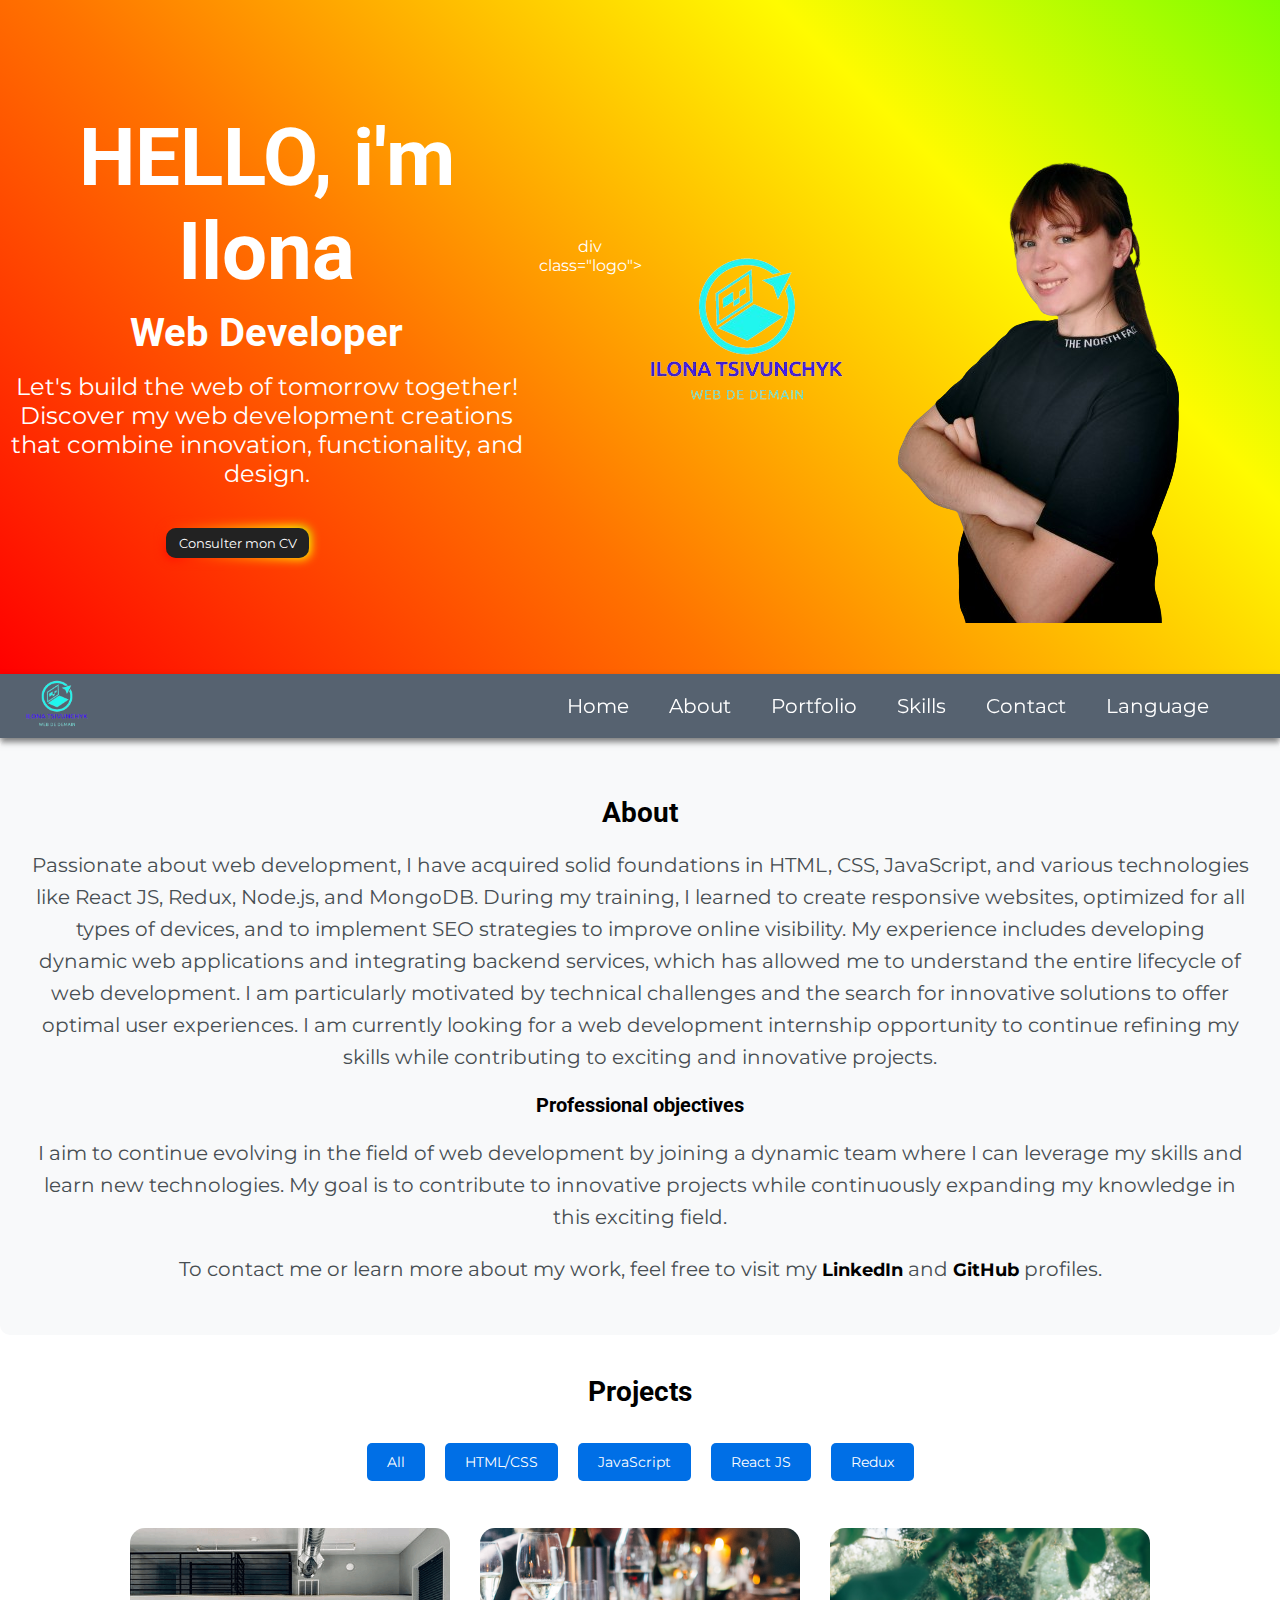
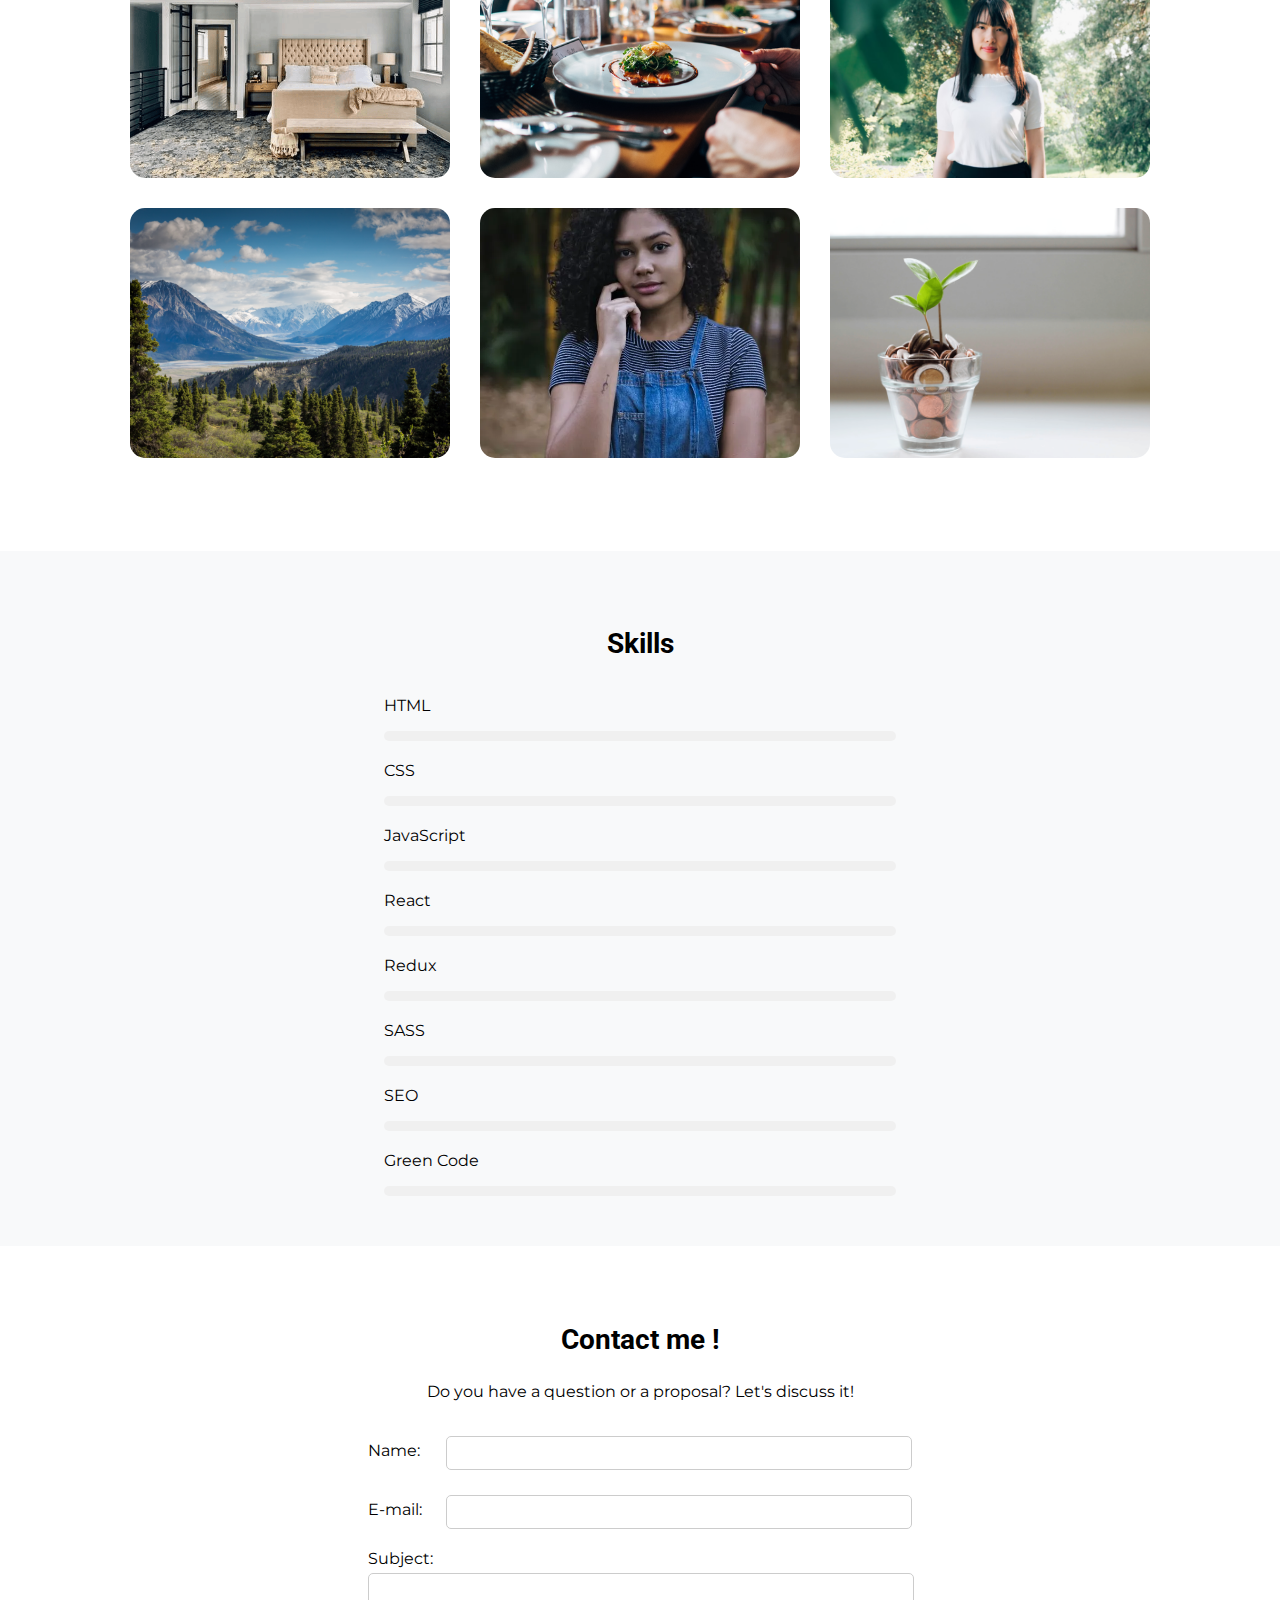
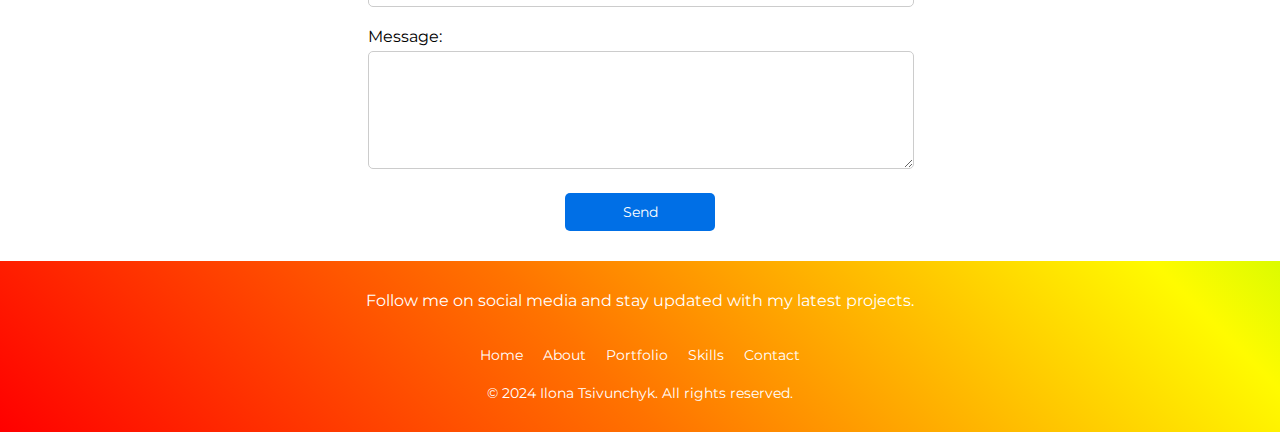
==== commit ded3e7ec: "renomé pour index.html" ====
--- a/index-en.html
+++ b/index-en.html
@@ -73,7 +73,7 @@
                 <li class="dropdown">
                     <a href="#" class="dropbtn">Language</a>
                     <div class="dropdown-content">
-                        <a href="./index-fr.html">Français</a>
+                        <a href="./index.html">Français</a>
                         <a href="./index-en.html">English</a>
                     </div>
                 </li>
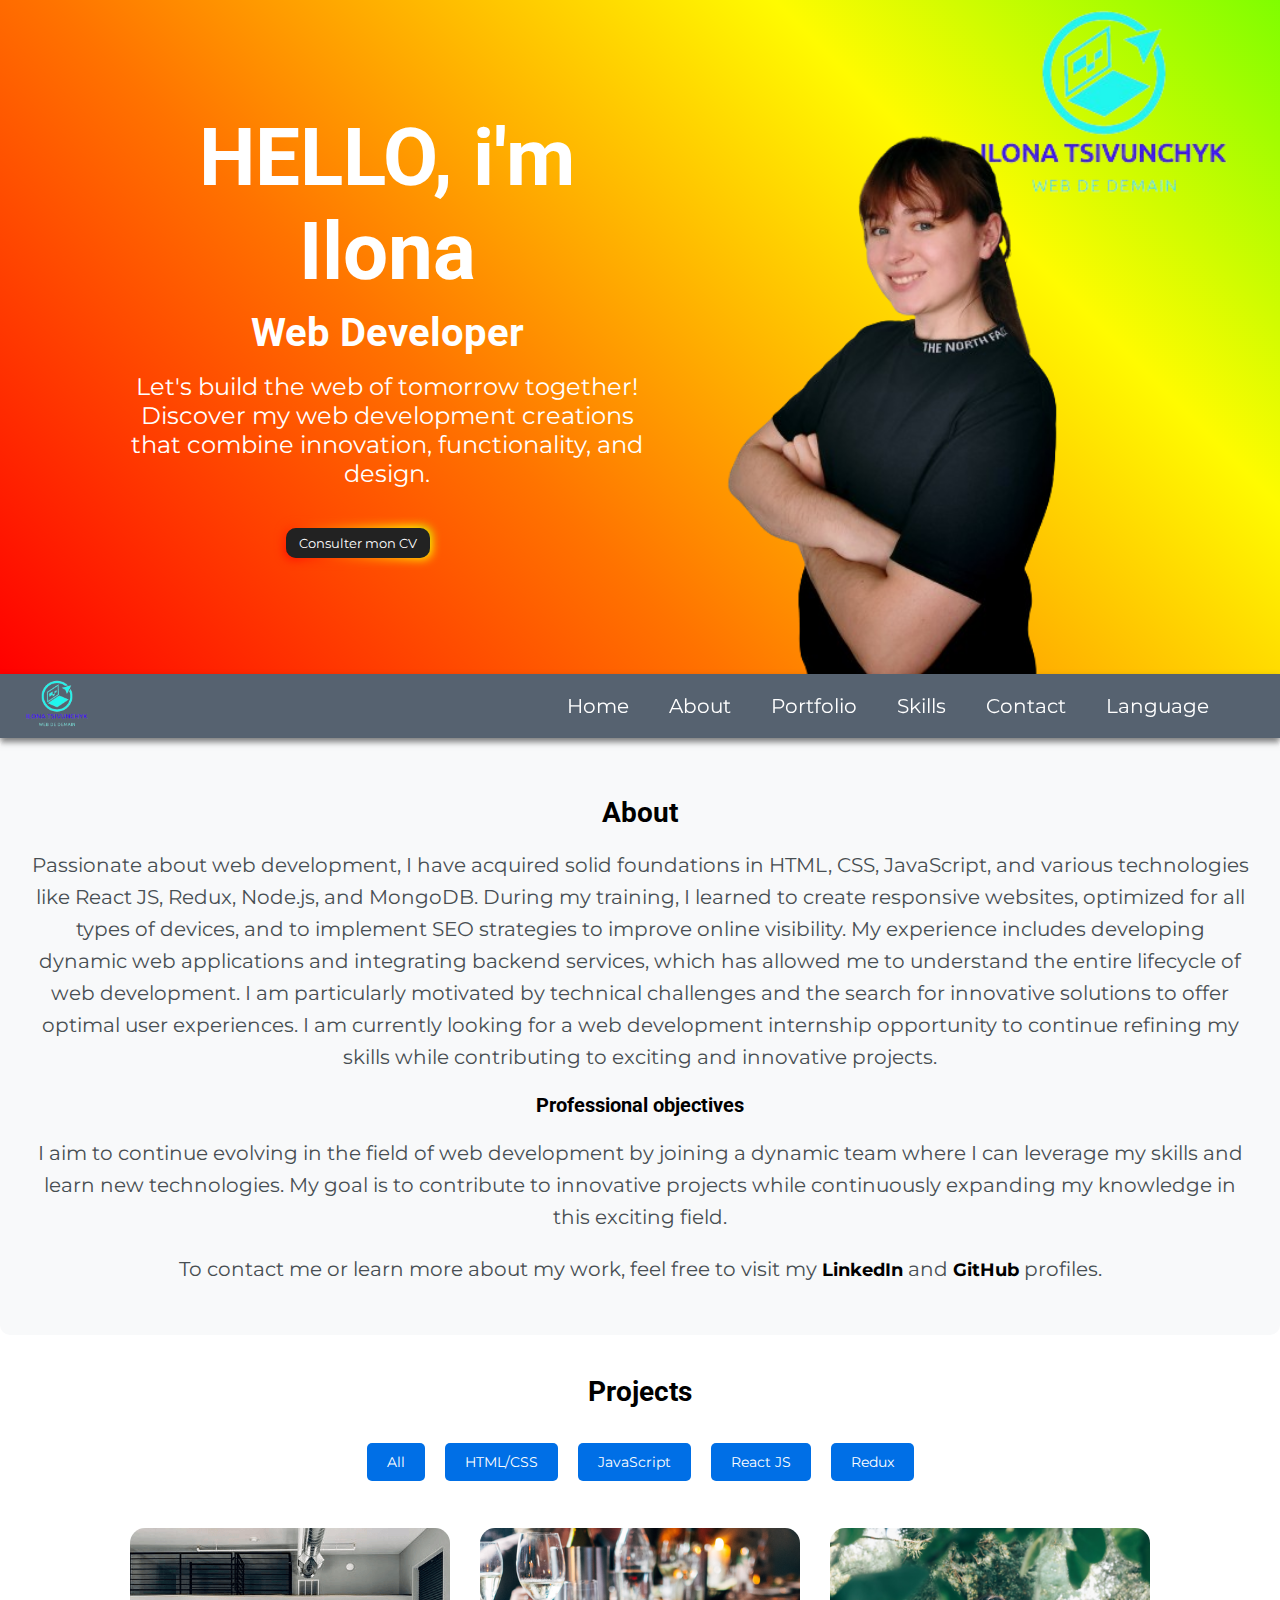
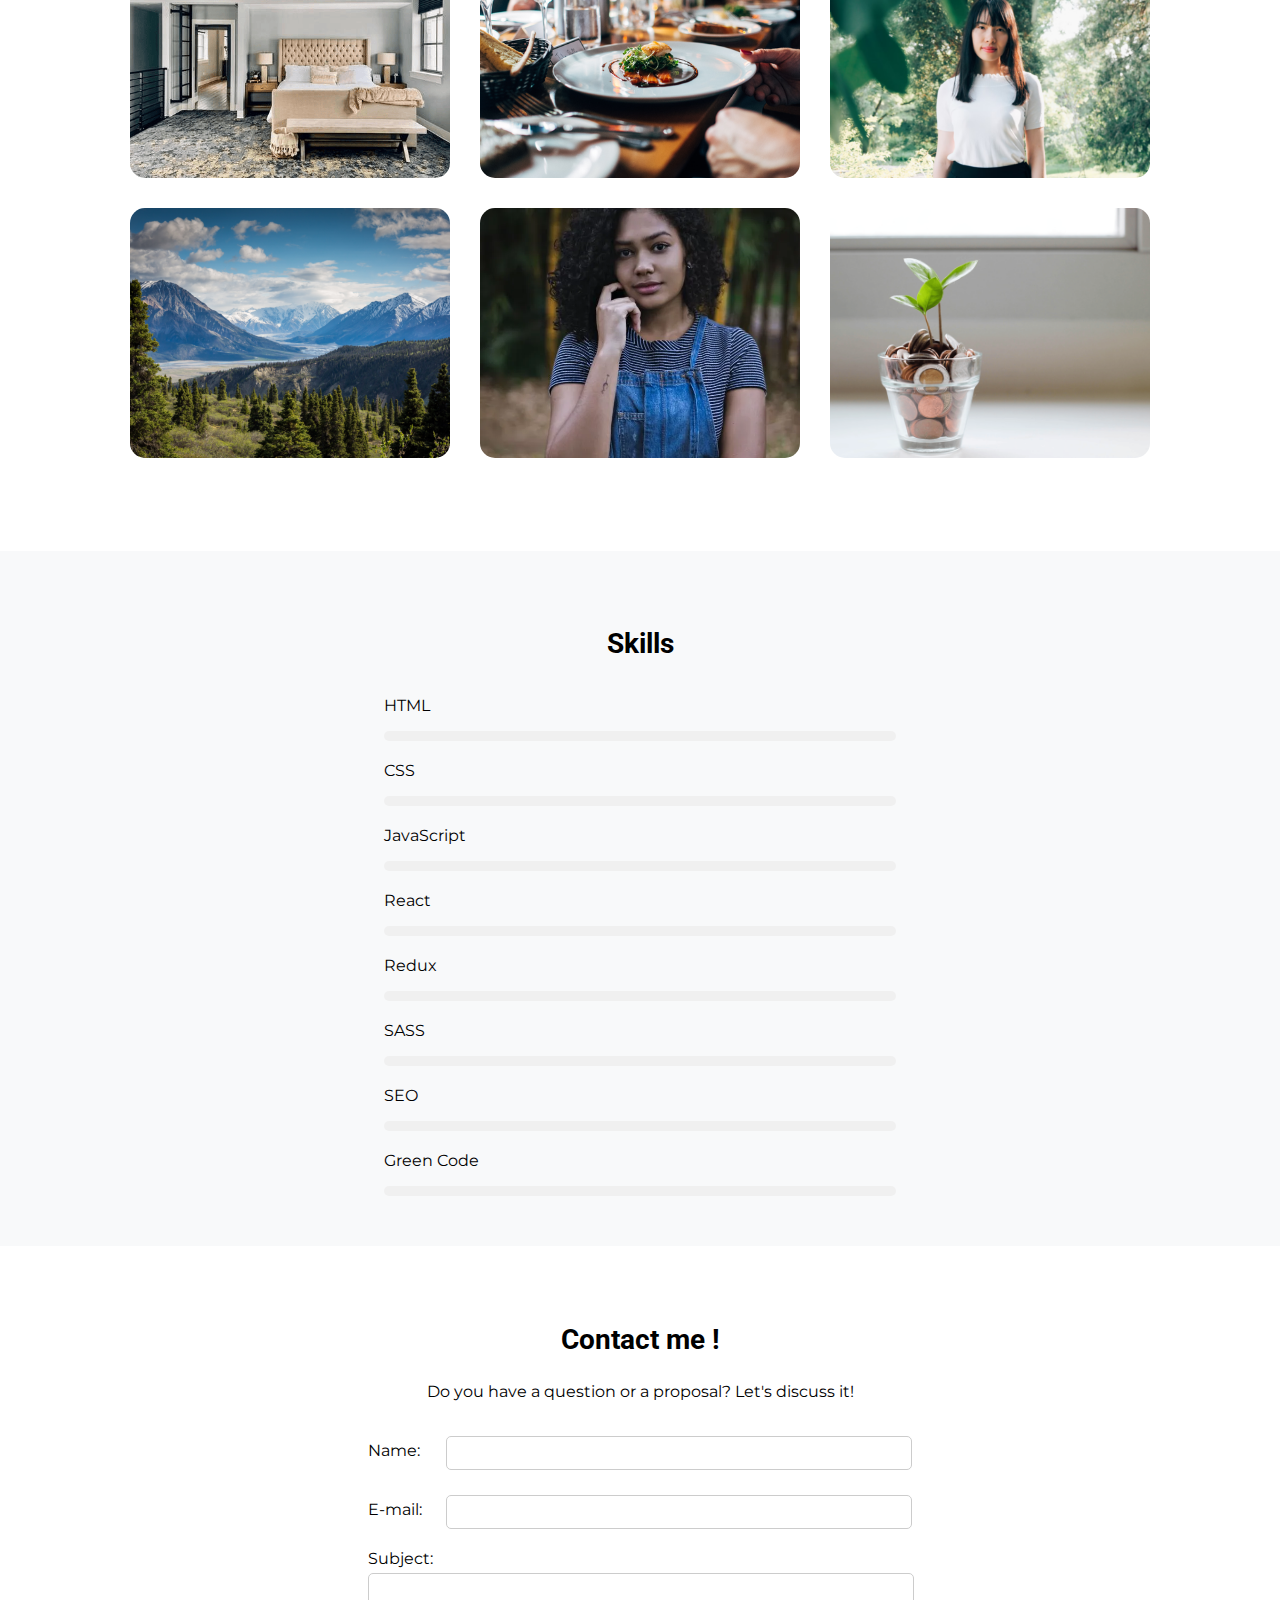
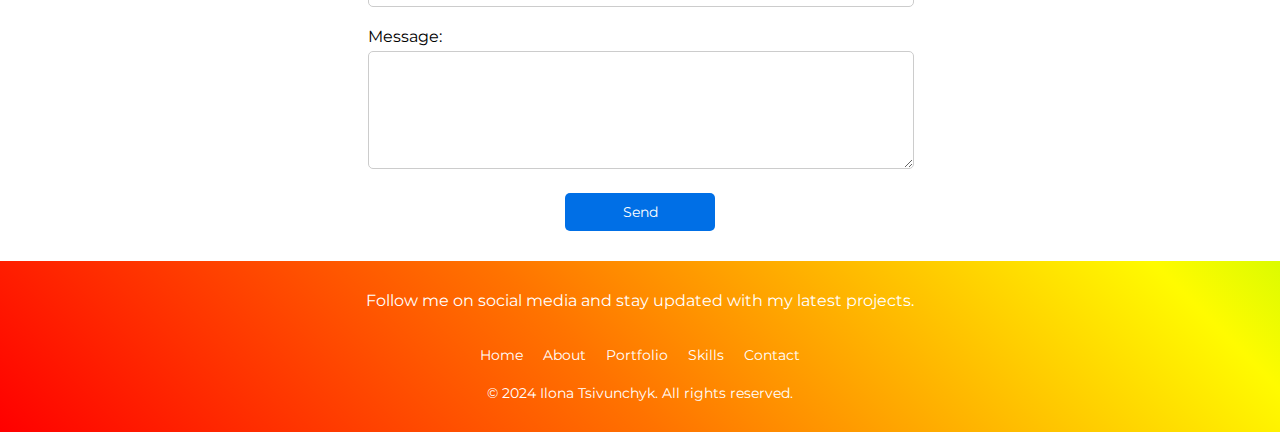
==== commit cf12d58b: "changement de logo" ====
--- a/index-en.html
+++ b/index-en.html
@@ -52,11 +52,11 @@
             </div>
         </div>
         <div class="right">
-            div class="logo">
+            <div class="logo">
                 <img src="./assets/images/logo.png" alt="Logo Ilona Tsivunchyk">
             </div>
             <div class="photo-dev">
-                <img src="./assets/images/photo-dev.png" alt="Ilona Tsivunchyk's Photo">
+                <img src="./assets/images/photo-dev.png" alt="Photo d'Ilona Tsivunchyk">
             </div>
         </div>
     </header>
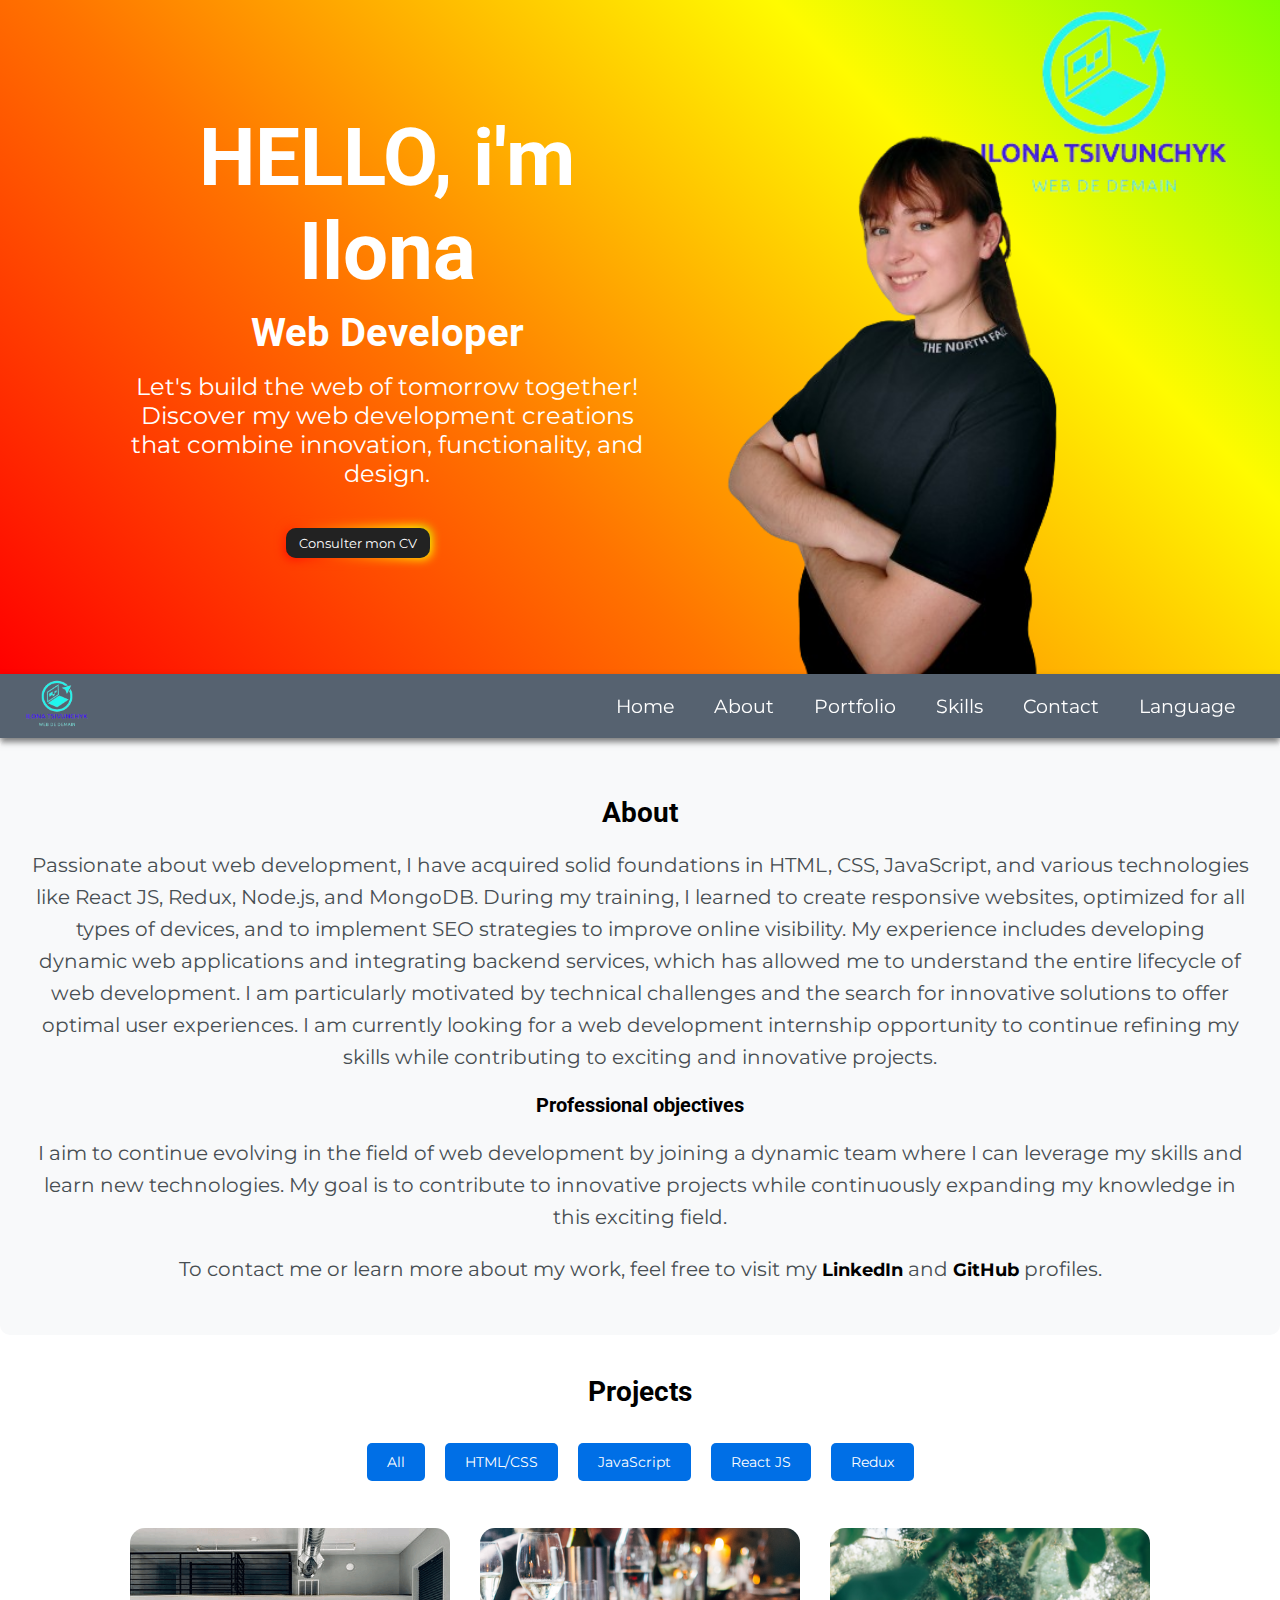
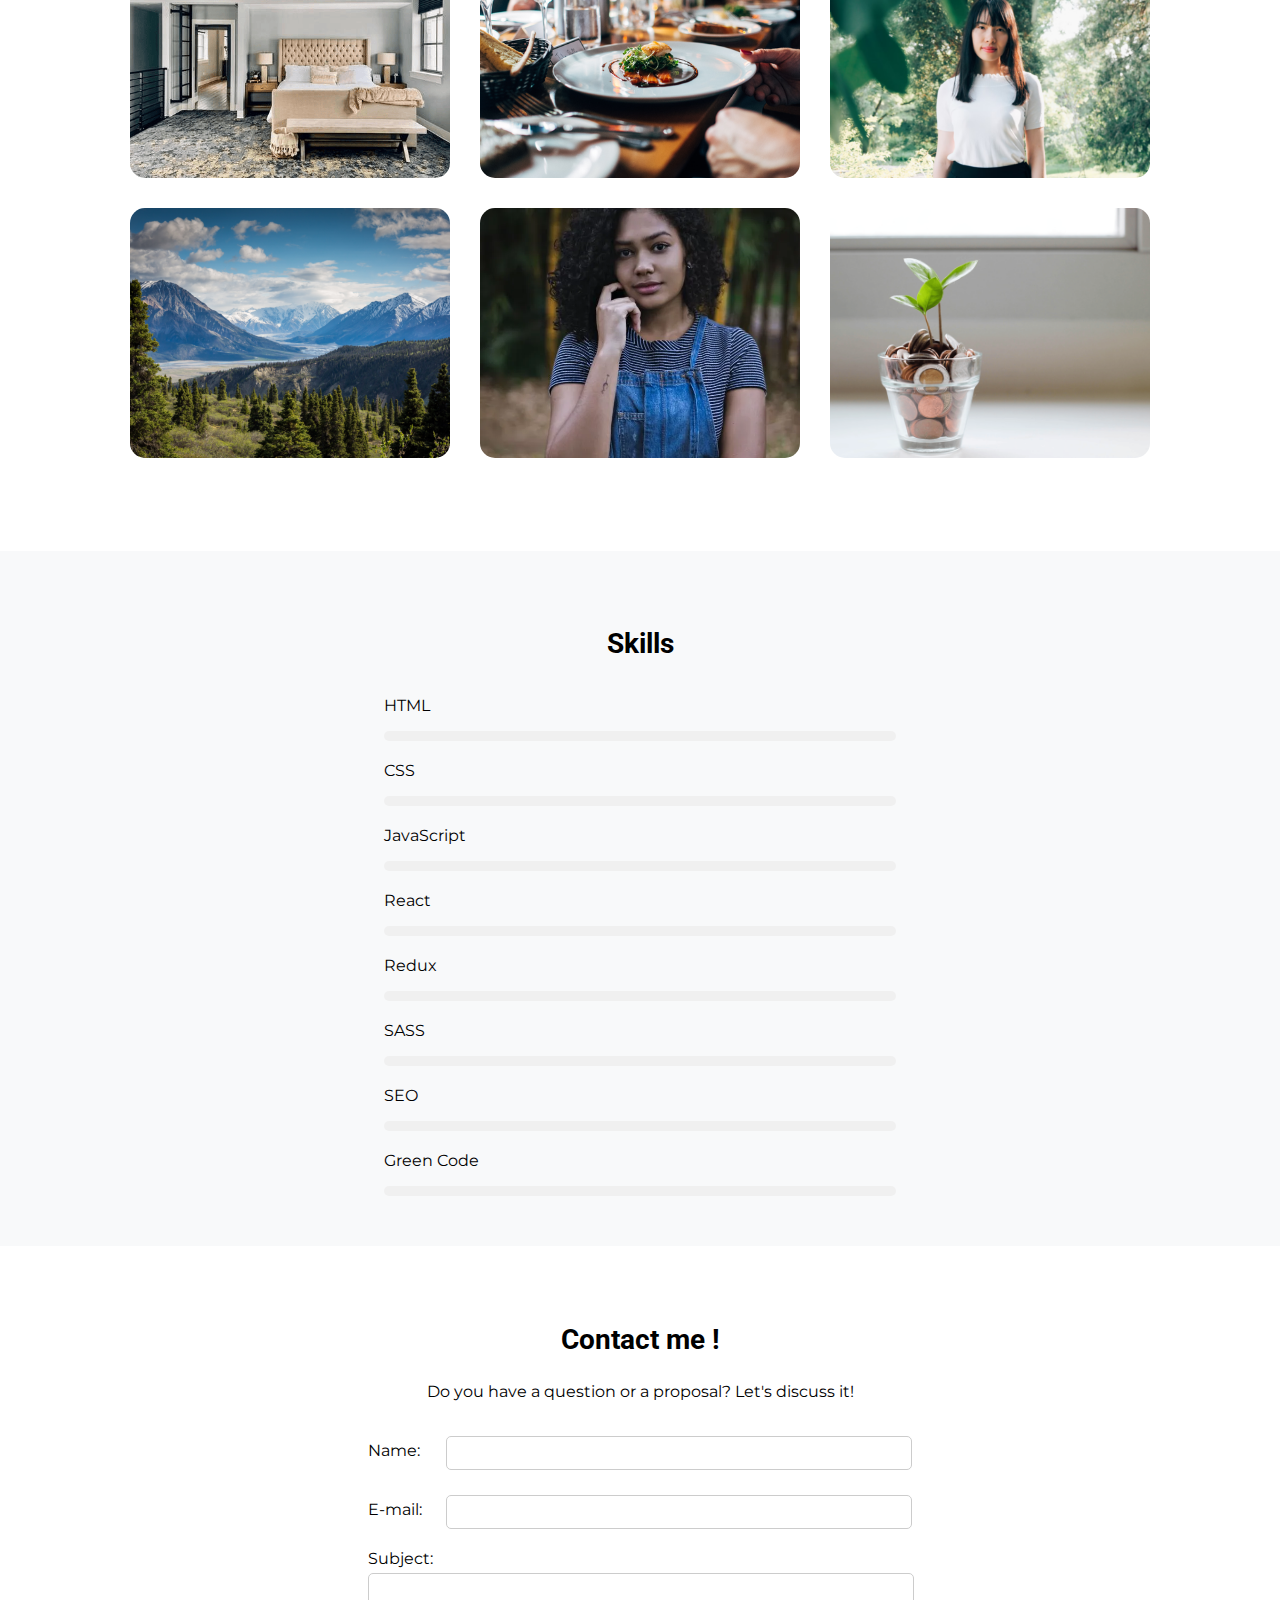
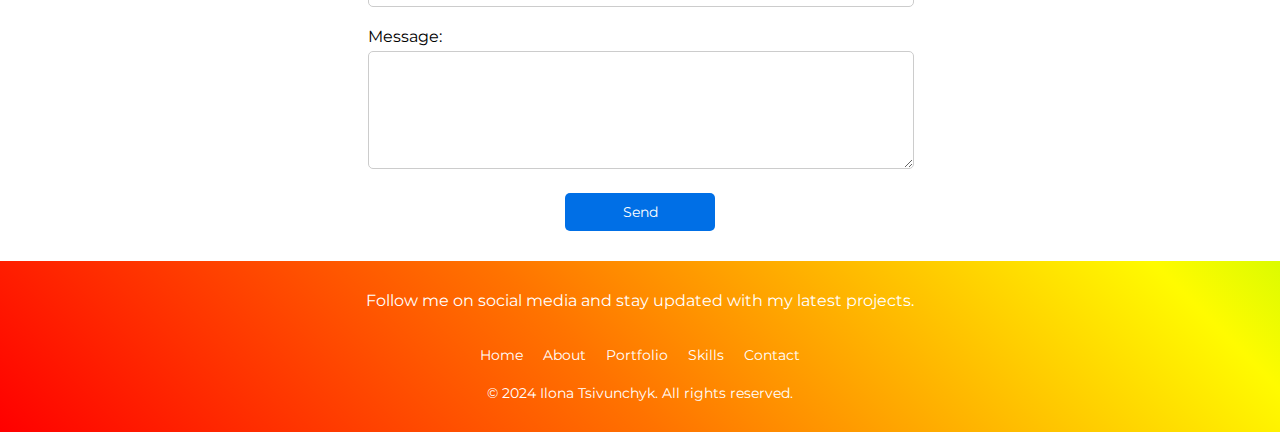
==== commit 8ef6ac4e: "ajout de l'API post" ====
--- a/index-en.html
+++ b/index-en.html
@@ -118,7 +118,8 @@
         <section id="contact">
             <h5>Contact me !</h5>
             <p>Do you have a question or a proposal? Let's discuss it!</p>
-            <form action="#" method="post" class="contact-form">
+            <form method="POST" class="contact-form">
+                <input type="hidden" name="access_key" value="3ba43cdd-433d-4930-ade3-2cd6963d332e">
                 <div class="form-group">
                     <label for="name">Name:</label>
                     <input type="text" name="name" id="name">
@@ -149,7 +150,8 @@
             <section id="contactMobile">
                 <h5>Contact me !</h5>
                 <p>Do you have a question or a proposal? Let's discuss it!</p>
-                <form action="#" method="post" class="contact-form">
+                <form method="POST" class="contact-form">
+                    <input type="hidden" name="access_key" value="3ba43cdd-433d-4930-ade3-2cd6963d332e">
                     <div class="form-group">
                         <label for="name">Name:</label>
                         <input type="text" name="name" required>
@@ -168,6 +170,7 @@
                     </div>
                     <input type="submit" value="Send">
                 </form>
+                <div id="notification" class="notification"></div>
             </section>
         </div>
     </div>
--- a/assets/sass/style.css
+++ b/assets/sass/style.css
@@ -41,8 +41,13 @@
   justify-content: center;
   align-content: center;
   list-style-type: none;
-  font-size: 20px;
-  margin: 0 4vw 0 0;
+  font-size: 1.2rem;
+  margin: 0 25px 0 0;
+}
+@media (max-width: 940px) {
+  .top-header .nav ul {
+    font-size: 1.7vw;
+  }
 }
 .top-header .nav ul li {
   padding-inline: 20px;
@@ -418,16 +423,16 @@
   height: 100%;
   overflow: auto;
   background-color: rgba(0, 0, 0, 0.5);
+  z-index: 1000000000000000000;
 }
 .modal .modal-content {
   background-color: #fdfdfd;
-  margin: 10% auto;
+  margin: 7rem auto;
   padding: 30px;
   border: 1px solid #888;
   border-radius: 15px;
   width: 80%;
   max-width: 900px;
-  height: 500px;
   position: relative;
 }
 .modal .close {
@@ -444,8 +449,9 @@
 .modal p {
   color: black;
   font-size: 18px;
-  margin: 40px 40px;
+  margin: 40px 0;
   text-align: center;
+  line-height: 1.6;
 }
 .modal .modal-buttons {
   display: flex;
@@ -454,11 +460,11 @@
   align-items: center;
 }
 .modal .modal-buttons .modal-button {
-  margin: 3rem 1.5rem 1rem 0;
+  margin: 1rem 1.5rem 1rem 0;
   cursor: pointer;
   color: #fff;
   text-decoration: none;
-  width: 6vw;
+  width: 90px;
   padding: 8px 16px;
   border-radius: 5px;
   font-size: 13px;
@@ -787,7 +793,7 @@
   #contactIcon {
     display: block;
     position: fixed;
-    bottom: 100px;
+    bottom: 300px;
     right: 10px;
     background-color: #006FE6;
     color: #fff;
@@ -893,10 +899,10 @@
   padding: 20px;
   border-radius: 8px;
   width: 90%;
-  height: 560px;
+  height: auto;
   max-width: 500px;
   position: relative;
-  bottom: -250px;
+  top: 8%;
 }
 .contact-modal .close {
   position: absolute;
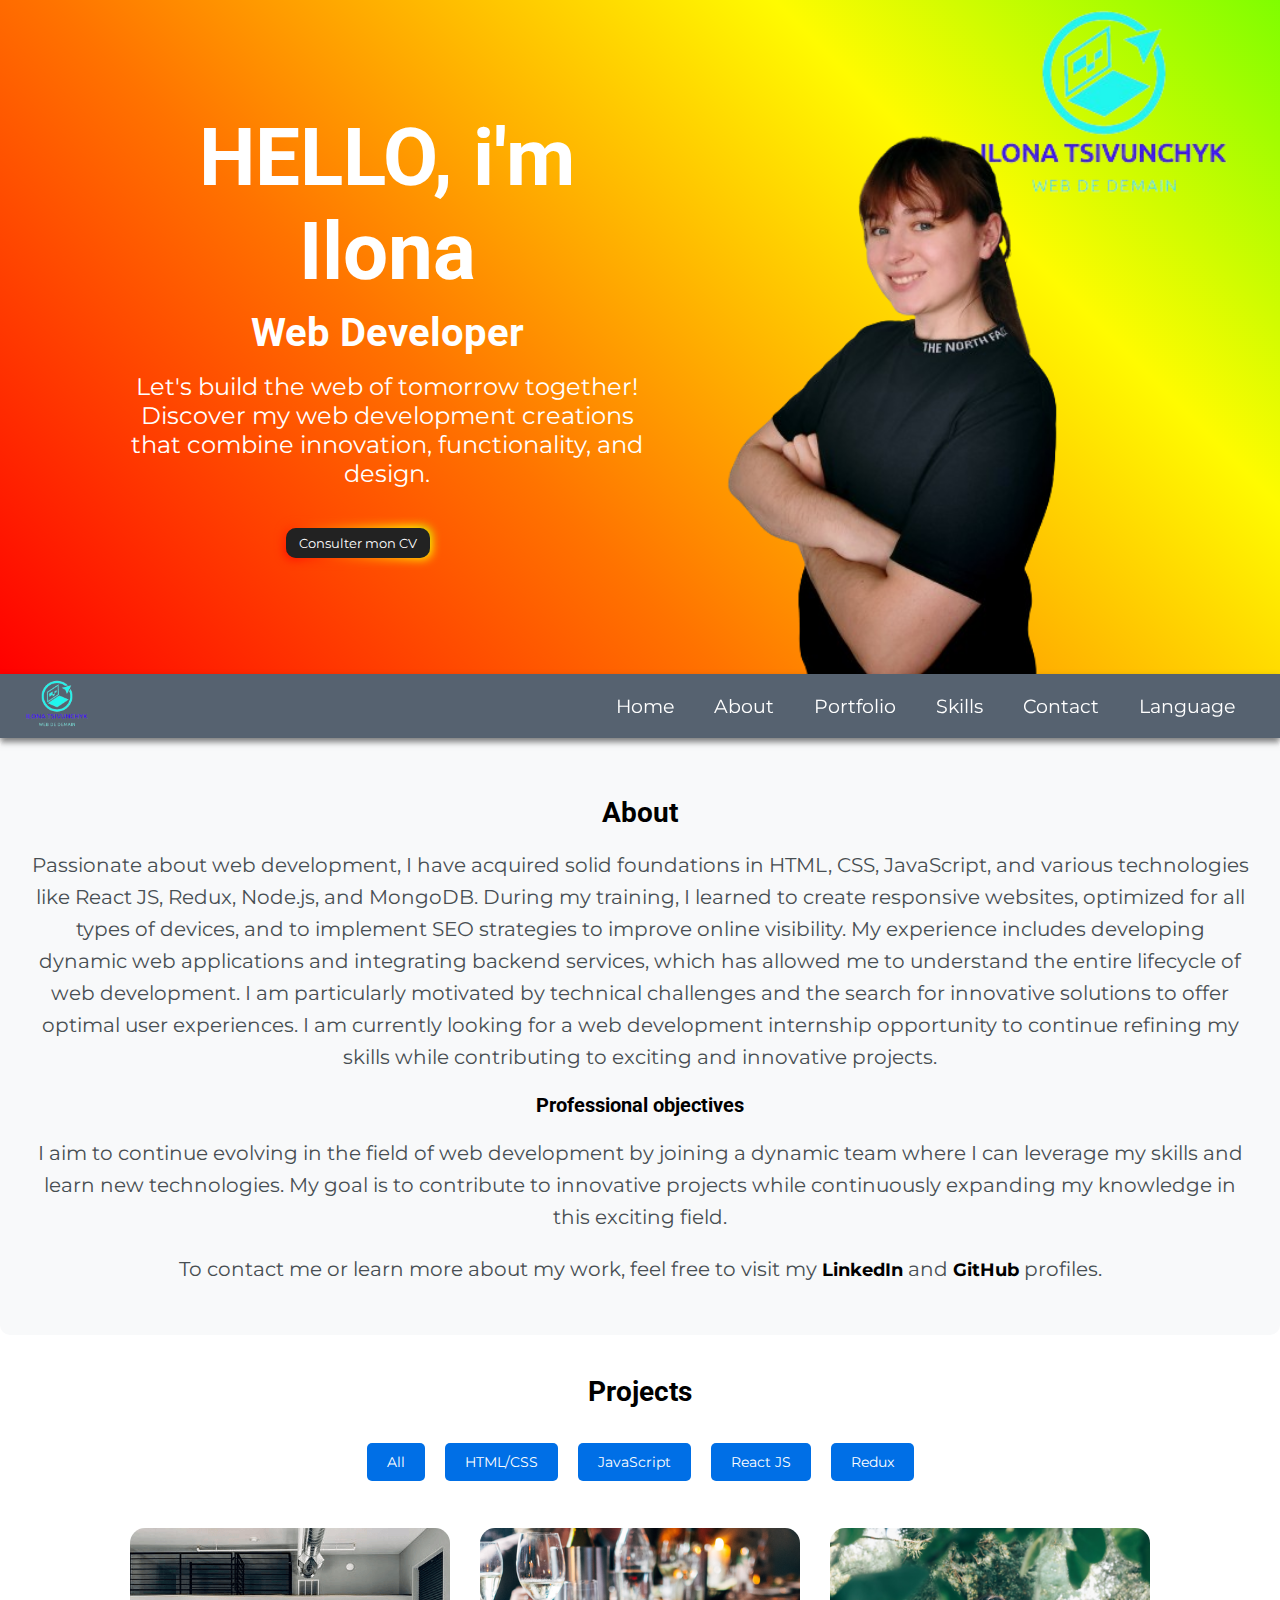
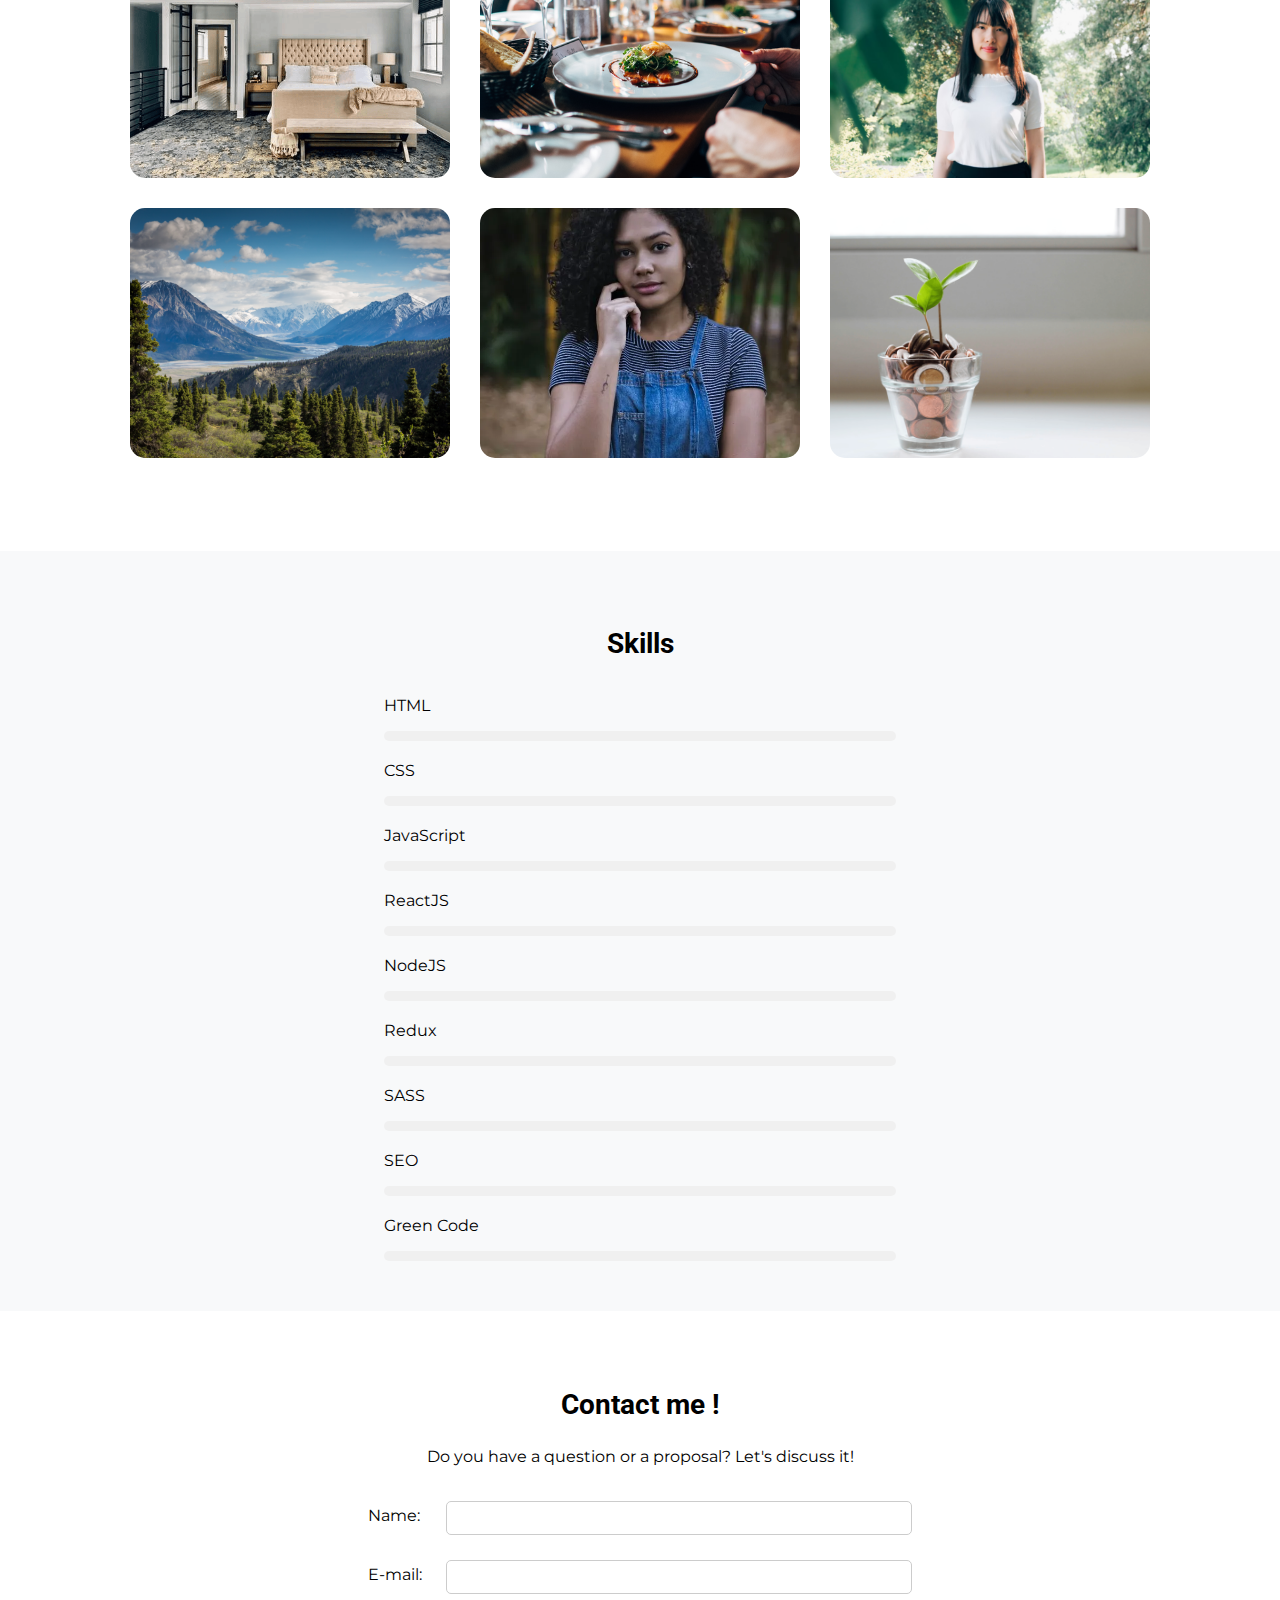
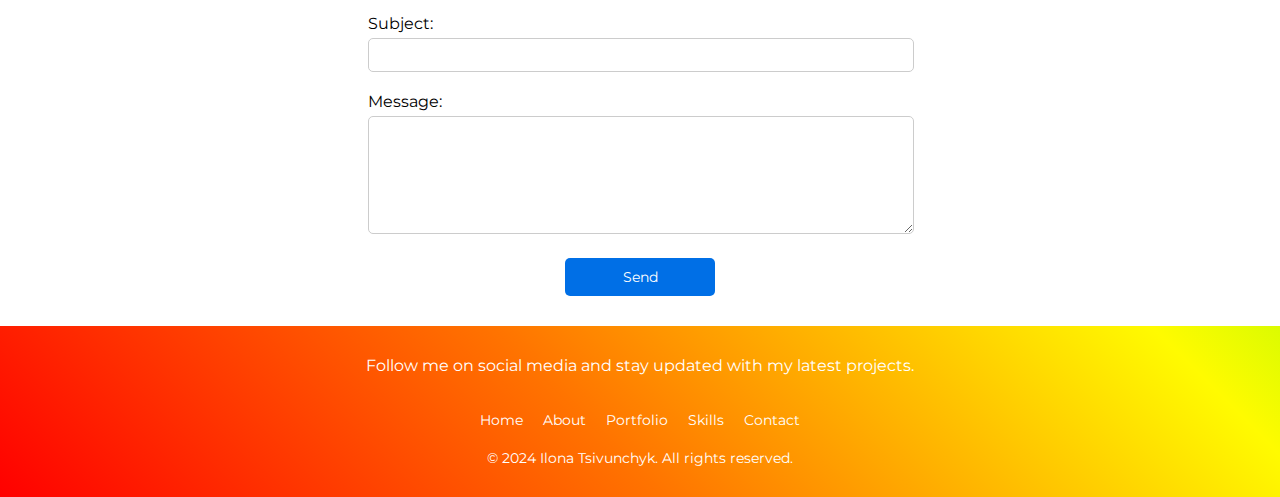
==== commit 630234af: "ajout de fa-beat pour les icones" ====
--- a/index-en.html
+++ b/index-en.html
@@ -47,8 +47,8 @@
                 <a href="./assets/documents/Ilona_Tsivunchyk_CV.pdf" target="_blank" class="button" aria-label="Consulter mon CV">
                     Consulter mon CV
                 </a>
-                <a href="https://www.linkedin.com/in/ilona-tsivunchyk-7a1173115/" target="_blank"> <i class="fa-brands fa-linkedin"></i></a>
-                <a href="https://github.com/IlonaTG" target="_blank"><i class="fa-brands fa-github"></i></a>
+                <a href="https://www.linkedin.com/in/ilona-tsivunchyk-7a1173115/" target="_blank"> <i class="fa-brands fa-linkedin fa-beat"></i></a>
+                <a href="https://github.com/IlonaTG" target="_blank"><i class="fa-brands fa-github fa-beat"></i></a>
             </div>
         </div>
         <div class="right">
@@ -101,7 +101,7 @@
                 <div id="myModal" class="modal">
                     <div class="modal-content">
                         <span class="close">&times;</span>
-                        <img class="modalImage" src="" alt="">
+                        <div class="modalImageContainer"></div>
                         <p class="modalDescription"></p>
                         <div class="modal-buttons">
                             <a class="modalLink modal-button" target="_blank"></a>
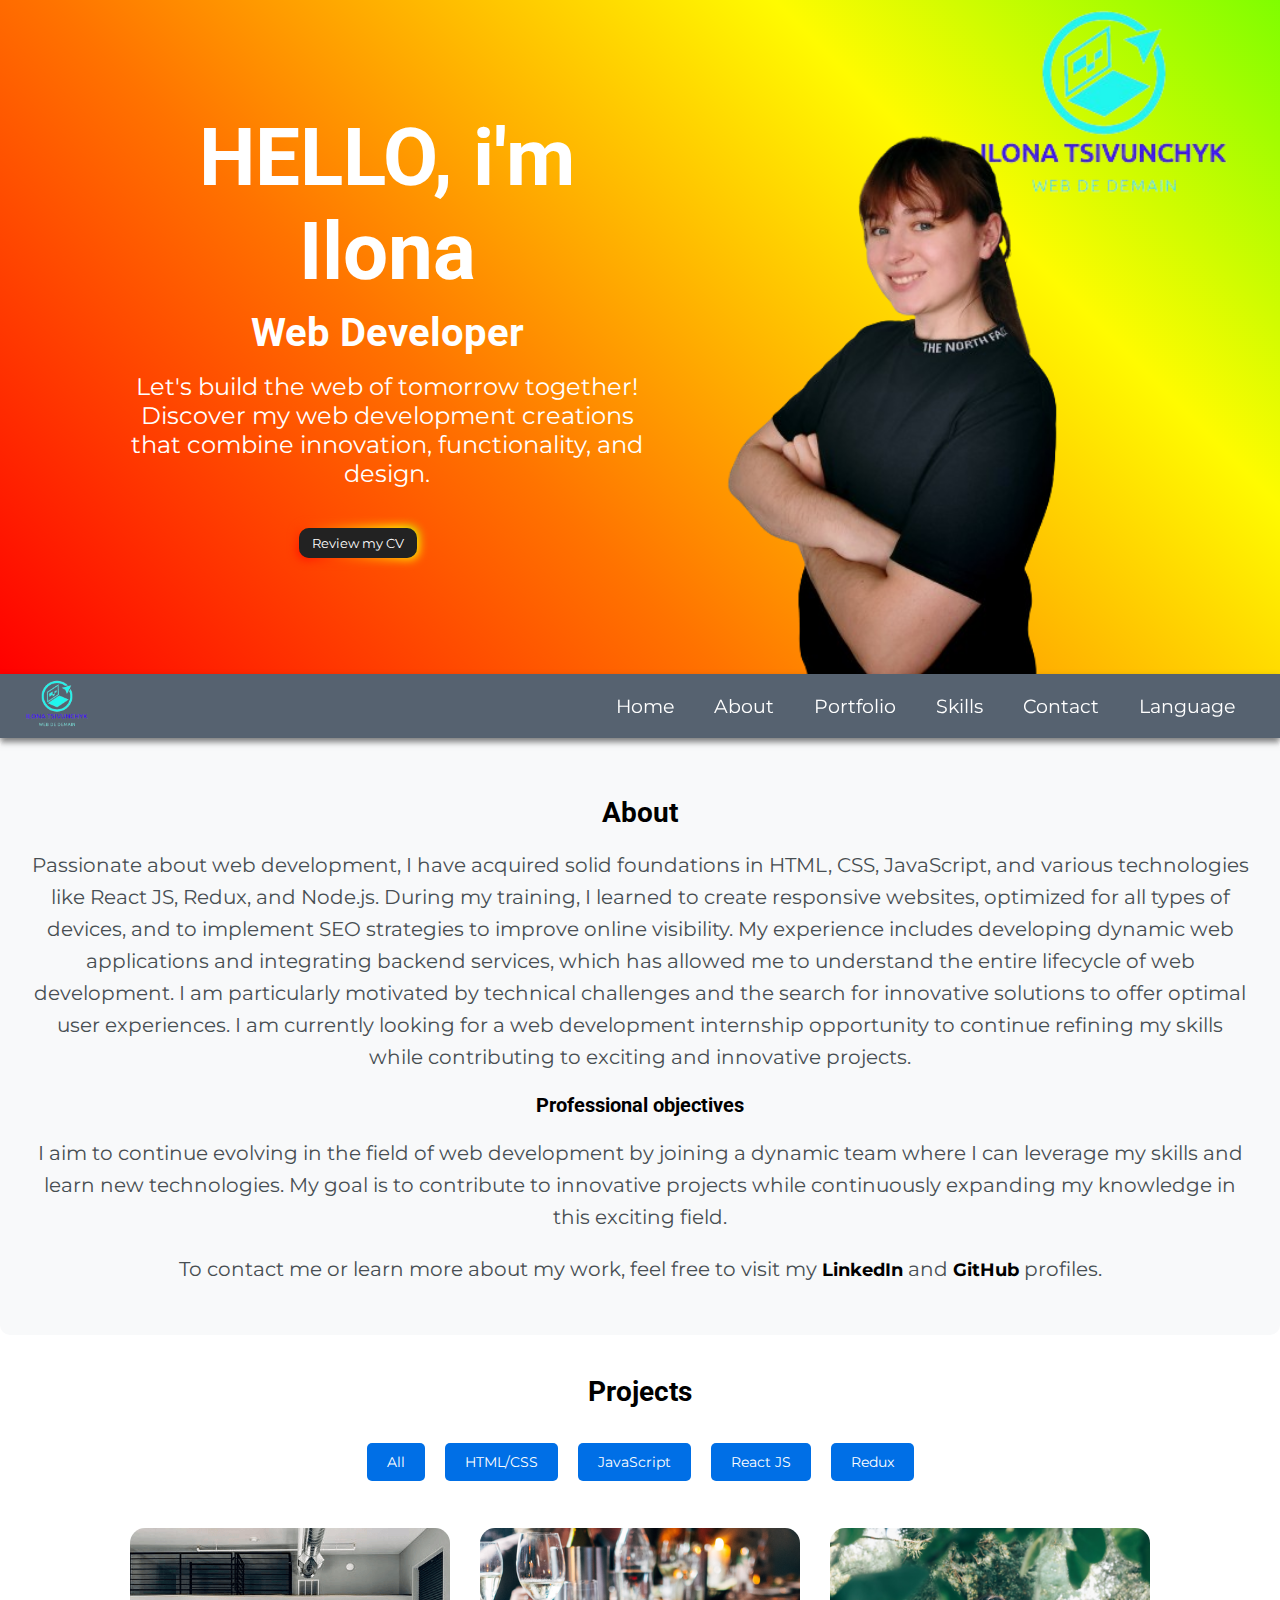
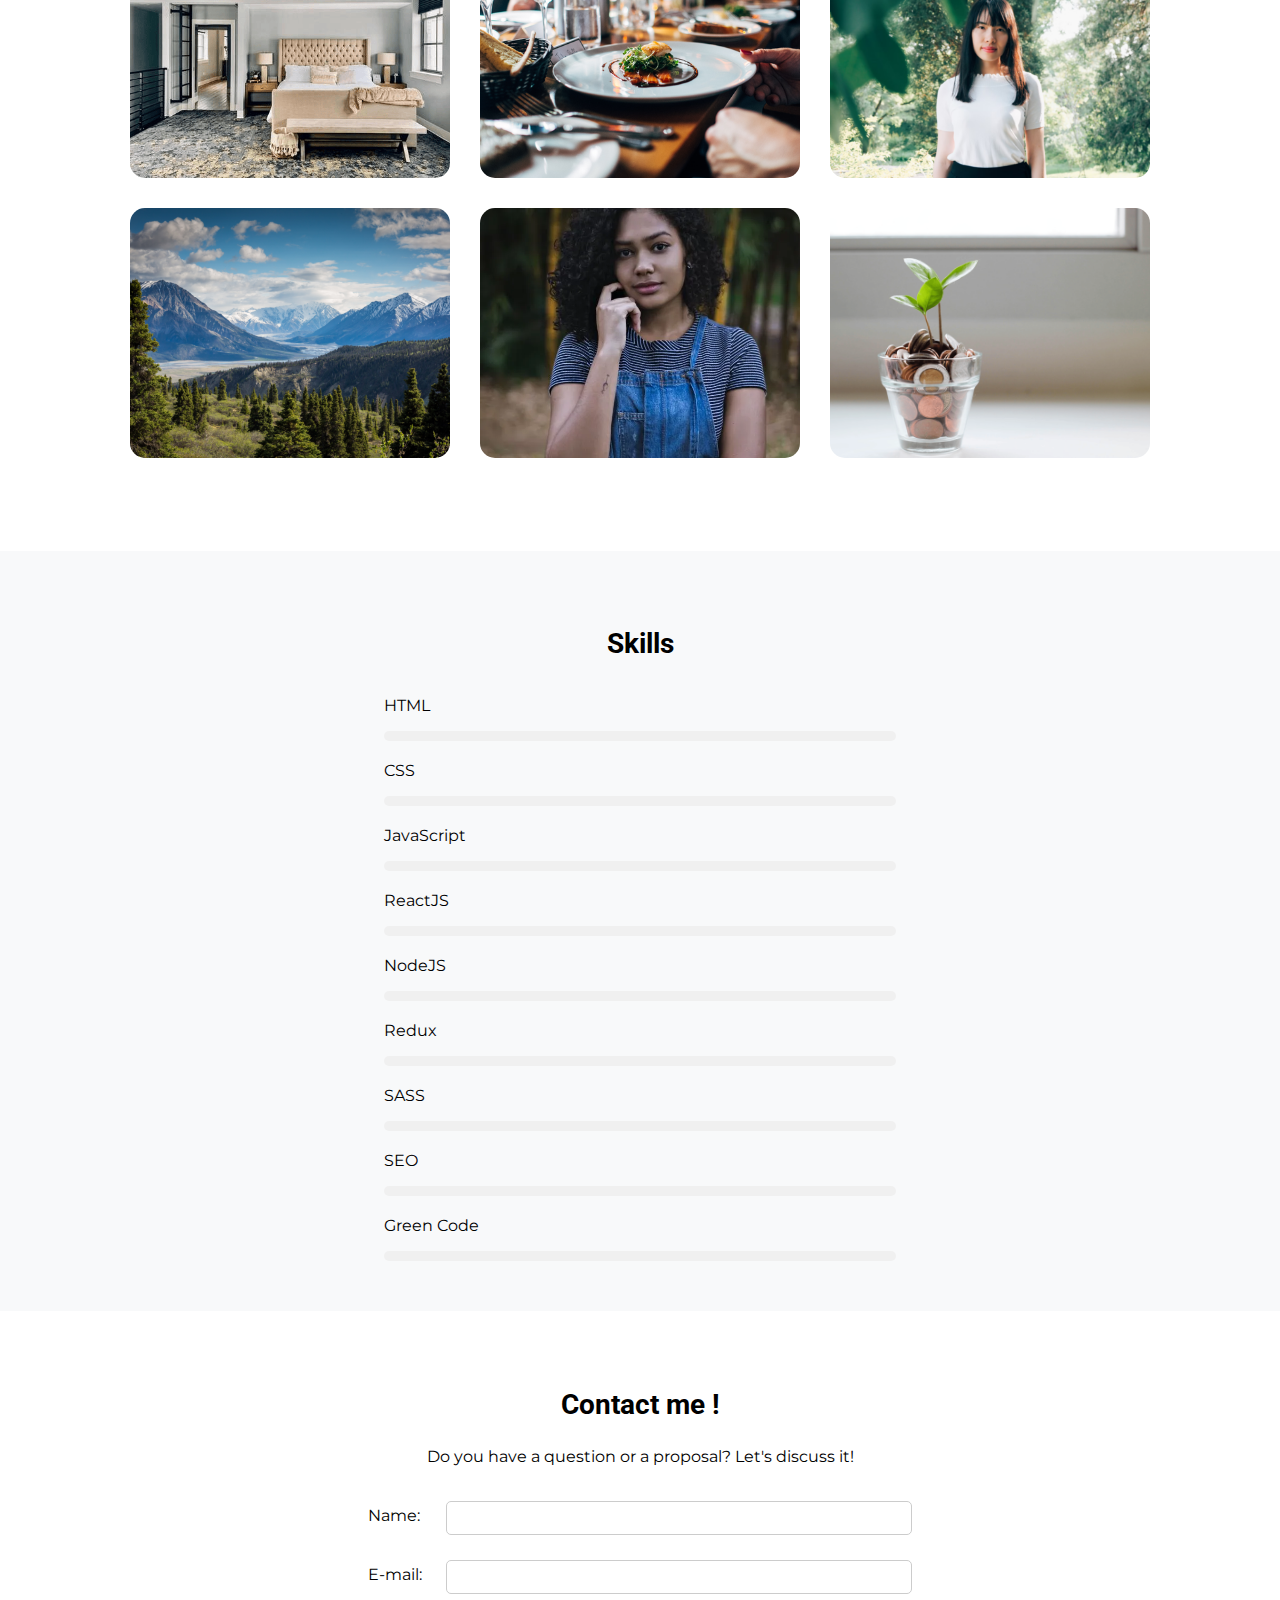
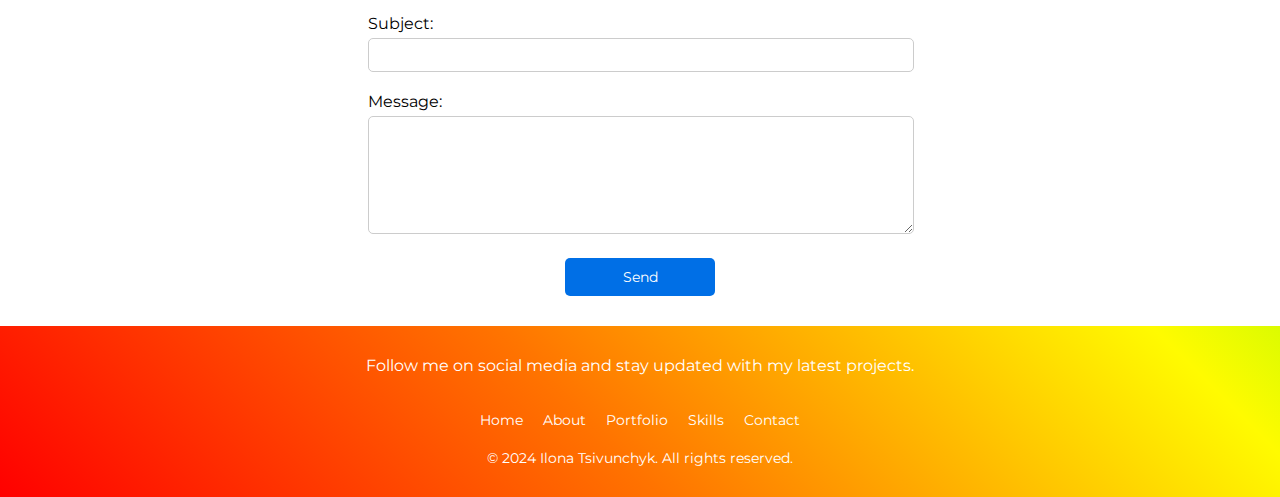
==== commit abe4007e: "changement de "reviex my cv"" ====
--- a/index-en.html
+++ b/index-en.html
@@ -45,7 +45,7 @@
             </div>
             <div class="social-links">
                 <a href="./assets/documents/Ilona_Tsivunchyk_CV.pdf" target="_blank" class="button" aria-label="Consulter mon CV">
-                    Consulter mon CV
+                    Review my CV
                 </a>
                 <a href="https://www.linkedin.com/in/ilona-tsivunchyk-7a1173115/" target="_blank"> <i class="fa-brands fa-linkedin fa-beat"></i></a>
                 <a href="https://github.com/IlonaTG" target="_blank"><i class="fa-brands fa-github fa-beat"></i></a>
@@ -83,7 +83,7 @@
     <main>
         <section id="apropos">
             <h3>About</h3>
-            <p>Passionate about web development, I have acquired solid foundations in HTML, CSS, JavaScript, and various technologies like React JS, Redux, Node.js, and MongoDB. During my training, I learned to create responsive websites, optimized for all types of devices, and to implement SEO strategies to improve online visibility. My experience includes developing dynamic web applications and integrating backend services, which has allowed me to understand the entire lifecycle of web development. I am particularly motivated by technical challenges and the search for innovative solutions to offer optimal user experiences. I am currently looking for a web development internship opportunity to continue refining my skills while contributing to exciting and innovative projects.</p>
+            <p>Passionate about web development, I have acquired solid foundations in HTML, CSS, JavaScript, and various technologies like React JS, Redux, and Node.js. During my training, I learned to create responsive websites, optimized for all types of devices, and to implement SEO strategies to improve online visibility. My experience includes developing dynamic web applications and integrating backend services, which has allowed me to understand the entire lifecycle of web development. I am particularly motivated by technical challenges and the search for innovative solutions to offer optimal user experiences. I am currently looking for a web development internship opportunity to continue refining my skills while contributing to exciting and innovative projects.</p>
             <span>Professional objectives</span>
             <p>I aim to continue evolving in the field of web development by joining a dynamic team where I can leverage my skills and learn new technologies. My goal is to contribute to innovative projects while continuously expanding my knowledge in this exciting field.</p>
             <p>To contact me or learn more about my work, feel free to visit my <a href="https://www.linkedin.com/in/ilona-tsivunchyk-7a1173115/" target="_blank">LinkedIn</a> and <a href="https://github.com/IlonaTG" target="_blank">GitHub</a> profiles.</p>
@@ -97,7 +97,7 @@
                 <button class="filter-btn" data-filter="react">React JS</button>
                 <button class="filter-btn" data-filter="redux">Redux</button>
             </div>
-		    <div class="projects-container">
+		    <div class="projects-container"></div>  
                 <div id="myModal" class="modal">
                     <div class="modal-content">
                         <span class="close">&times;</span>
@@ -107,9 +107,8 @@
                             <a class="modalLink modal-button" target="_blank"></a>
                             <a class="modalGithub modal-button" target="_blank">GitHub</a>
                         </div>
-                    </div>
-                </div>
-            </div>
+                    </img>
+                </div>
 	    </section>
         <section id="competences">
             <h5>Skills</h5>
--- a/assets/sass/style.css
+++ b/assets/sass/style.css
@@ -120,6 +120,7 @@
     background-color: #566270;
     padding-left: 0px;
     margin: 0;
+    font-size: 15px;
   }
   .top-header .nav ul li {
     padding-inline: 0;
@@ -445,6 +446,18 @@
   color: black;
   text-decoration: none;
   cursor: pointer;
+}
+.modal .modalImageContainer {
+  display: flex;
+  flex-direction: row;
+  flex-wrap: wrap;
+  justify-content: center;
+  align-content: center;
+}
+.modal .modalImageContainer img {
+  max-width: 100%;
+  height: auto;
+  margin: 0 2vw 10px 0;
 }
 .modal p {
   color: black;
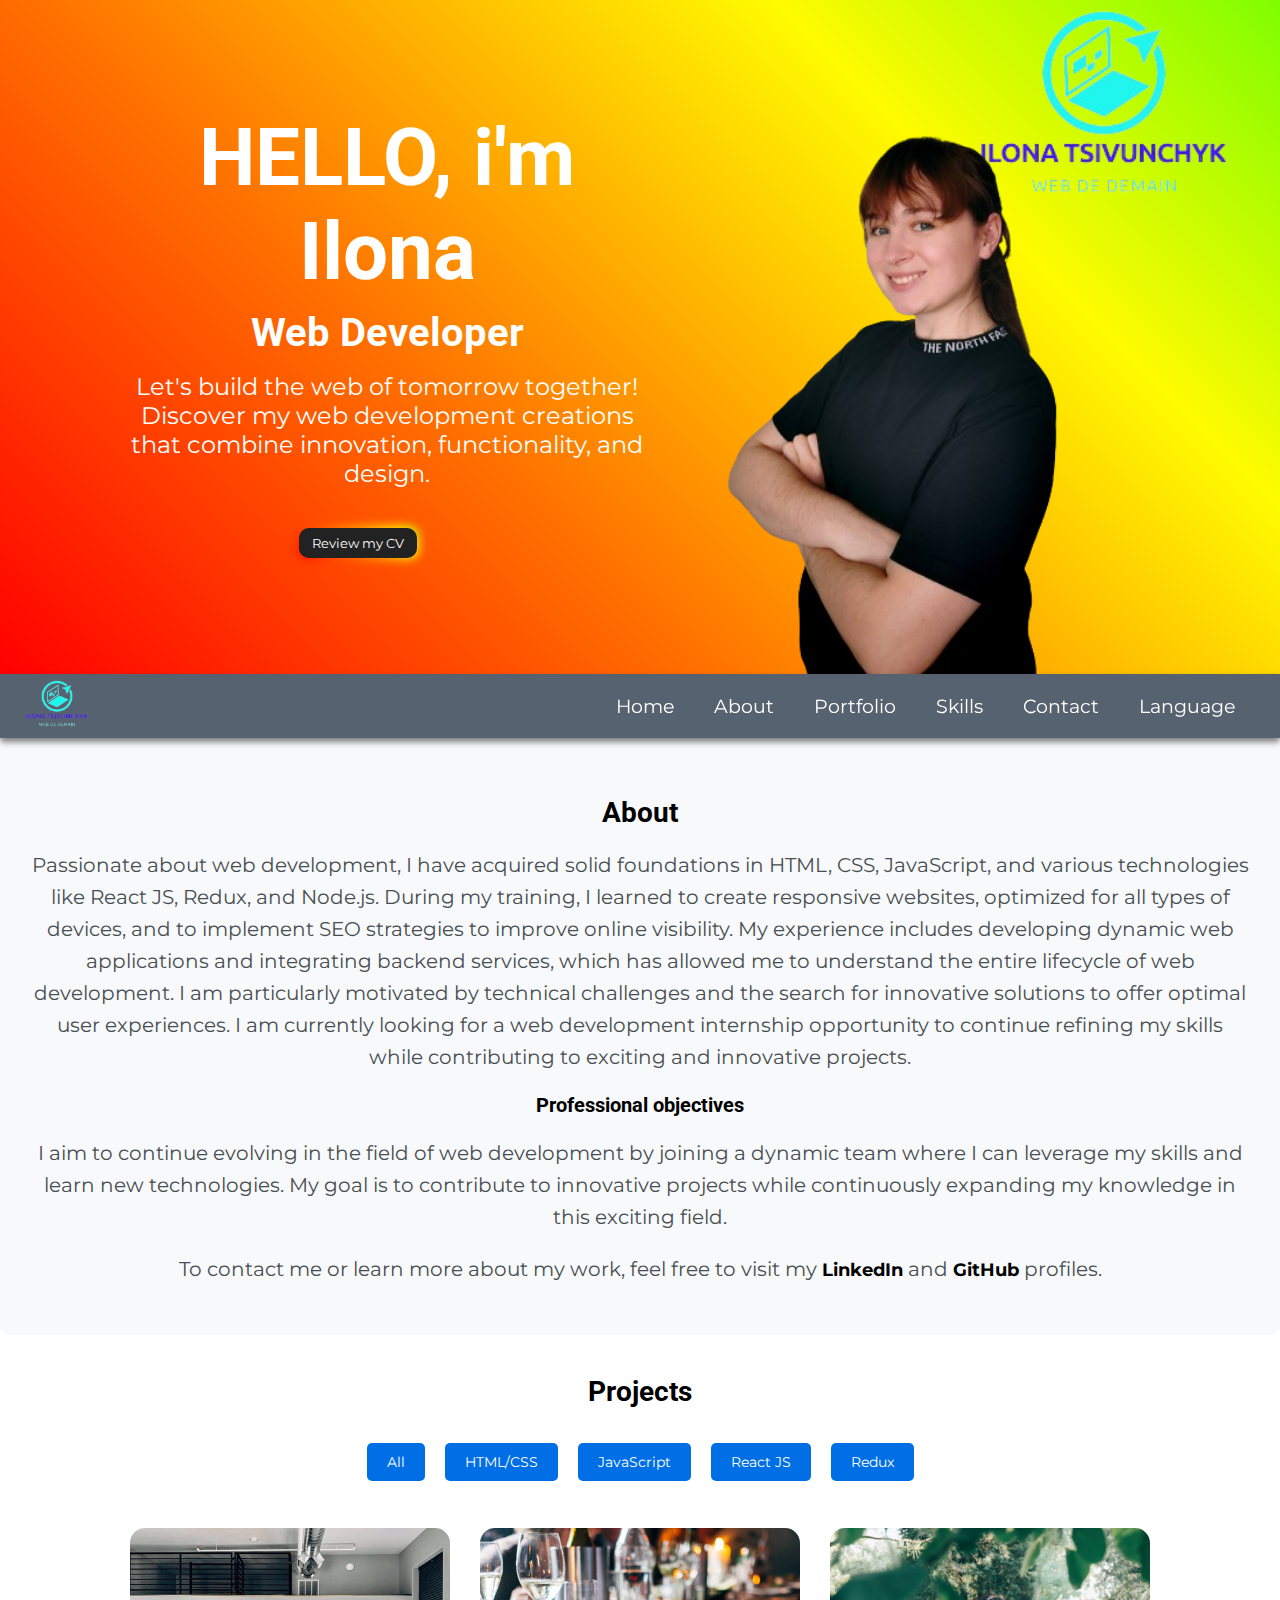
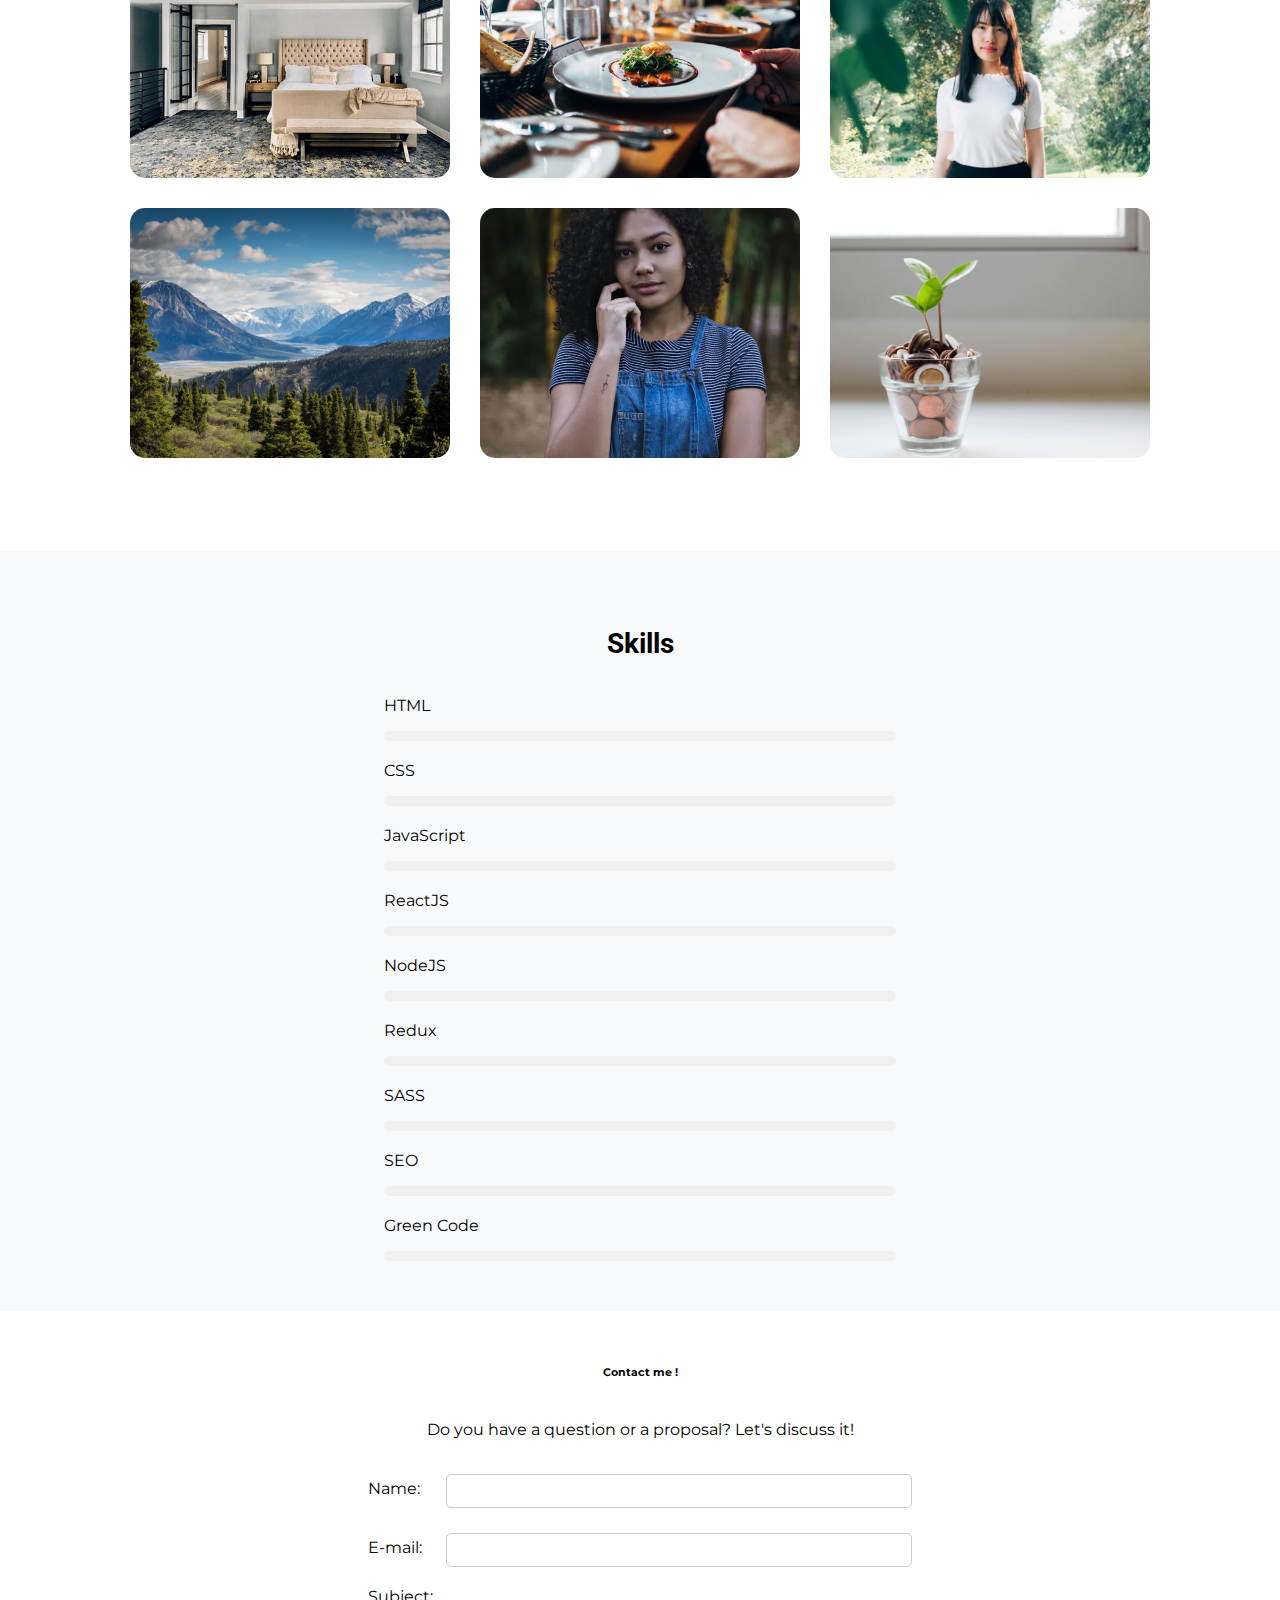
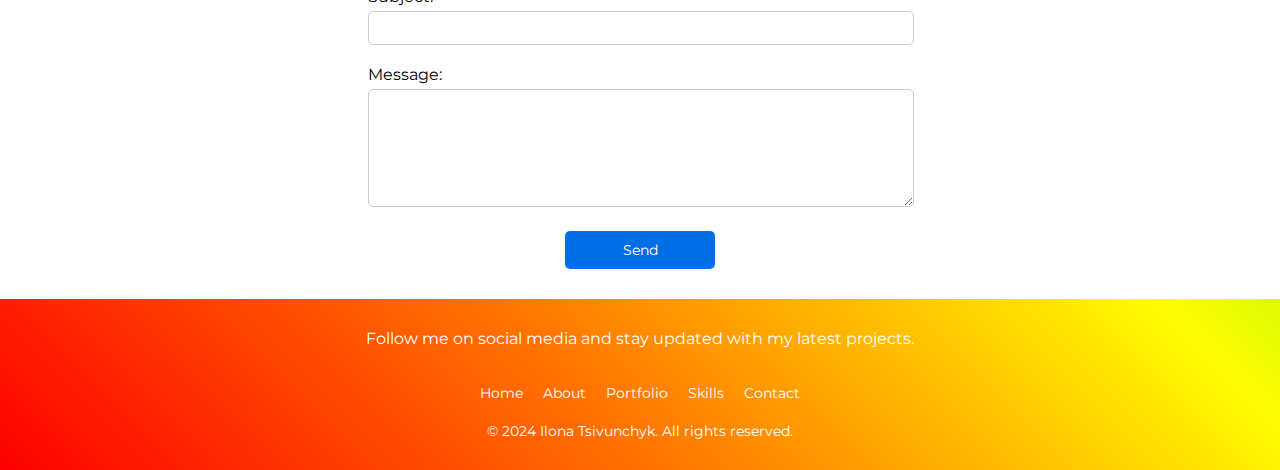
==== commit ef6b46e3: "ajout de meta description" ====
--- a/index-en.html
+++ b/index-en.html
@@ -3,6 +3,7 @@
   <head>
     <meta charset="UTF-8" />
     <meta name="viewport" content="width=device-width, initial-scale=1.0" />
+    <meta name="description" content="This is the portfolio website of web developer Ilona Tsivunchyk based in Paris.">
     <title>Ilona Tsivunchyk's Portfolio - Web Developer based in Paris</title>
     <link rel="preconnect" href="https://fonts.googleapis.com">
     <link rel="preconnect" href="https://fonts.gstatic.com" crossorigin>
@@ -47,21 +48,21 @@
                 <a href="./assets/documents/Ilona_Tsivunchyk_CV.pdf" target="_blank" class="button" aria-label="Consulter mon CV">
                     Review my CV
                 </a>
-                <a href="https://www.linkedin.com/in/ilona-tsivunchyk-7a1173115/" target="_blank"> <i class="fa-brands fa-linkedin fa-beat"></i></a>
-                <a href="https://github.com/IlonaTG" target="_blank"><i class="fa-brands fa-github fa-beat"></i></a>
+                <a href="https://www.linkedin.com/in/ilona-tsivunchyk-7a1173115/" target="_blank" aria-label="Visit Ilona Tsivunchyk's LinkedIn profile"> <i class="fa-brands fa-linkedin fa-beat"></i></a>
+                <a href="https://github.com/IlonaTG" target="_blank" Visit Ilona Tsivunchyk's GitHub profile"><i class="fa-brands fa-github fa-beat"></i></a>
             </div>
         </div>
         <div class="right">
             <div class="logo">
-                <img src="./assets/images/logo.png" alt="Logo Ilona Tsivunchyk">
+                <img src="./assets/images/logo.webp" alt="Logo Ilona Tsivunchyk">
             </div>
             <div class="photo-dev">
-                <img src="./assets/images/photo-dev.png" alt="Photo d'Ilona Tsivunchyk">
+                <img src="./assets/images/photo-dev.webp" alt="Photo d'Ilona Tsivunchyk">
             </div>
         </div>
     </header>
     <nav class="top-header">
-		<img src="./assets/images/logo.png" alt="Logo Ilona Tsivunchyk">
+		<img src="./assets/images/logo.webp" alt="Logo Ilona Tsivunchyk">
 		<div class="nav">
             <span class="menu-toggle">&#9776;</span>   
 			<ul>
@@ -104,8 +105,8 @@
                         <div class="modalImageContainer"></div>
                         <p class="modalDescription"></p>
                         <div class="modal-buttons">
-                            <a class="modalLink modal-button" target="_blank"></a>
-                            <a class="modalGithub modal-button" target="_blank">GitHub</a>
+                            <a href="" class="modalLink modal-button" target="_blank"></a>
+                            <a href="" class="modalGithub modal-button" target="_blank">GitHub</a>
                         </div>
                     </img>
                 </div>
@@ -115,7 +116,7 @@
             <div id="skillsContainer"></div>
         </section>        
         <section id="contact">
-            <h5>Contact me !</h5>
+            <h6>Contact me !</h6>
             <p>Do you have a question or a proposal? Let's discuss it!</p>
             <form method="POST" class="contact-form">
                 <input type="hidden" name="access_key" value="3ba43cdd-433d-4930-ade3-2cd6963d332e">
@@ -147,7 +148,7 @@
         <div class="contact-modal-content">
             <span class="close" onclick="toggleContactModal()">&times;</span>
             <section id="contactMobile">
-                <h5>Contact me !</h5>
+                <h6>Contact me !</h6>
                 <p>Do you have a question or a proposal? Let's discuss it!</p>
                 <form method="POST" class="contact-form">
                     <input type="hidden" name="access_key" value="3ba43cdd-433d-4930-ade3-2cd6963d332e">
@@ -177,8 +178,8 @@
         <div class="footer-content">
             <p>Follow me on social media and stay updated with my latest projects.</p>
             <ul class="socials">
-                <li><a href="https://www.linkedin.com/in/ilona-tsivunchyk-7a1173115/" target="_blank"><i class="fa-brands fa-linkedin"></i></a></li>
-                <li><a href="https://github.com/IlonaTG" target="_blank"><i class="fa-brands fa-github"></i></a></li>
+                <li><a href="https://www.linkedin.com/in/ilona-tsivunchyk-7a1173115/" target="_blank" aria-label="Visit Ilona Tsivunchyk's LinkedIn profile"><i class="fa-brands fa-linkedin"></i></a></li>
+                <li><a href="https://github.com/IlonaTG" target="_blank" Visit Ilona Tsivunchyk's GitHub profile"><i class="fa-brands fa-github"></i></a></li>
             </ul>
             <div class="links">
                 <a href="#acceuil">Home</a>
